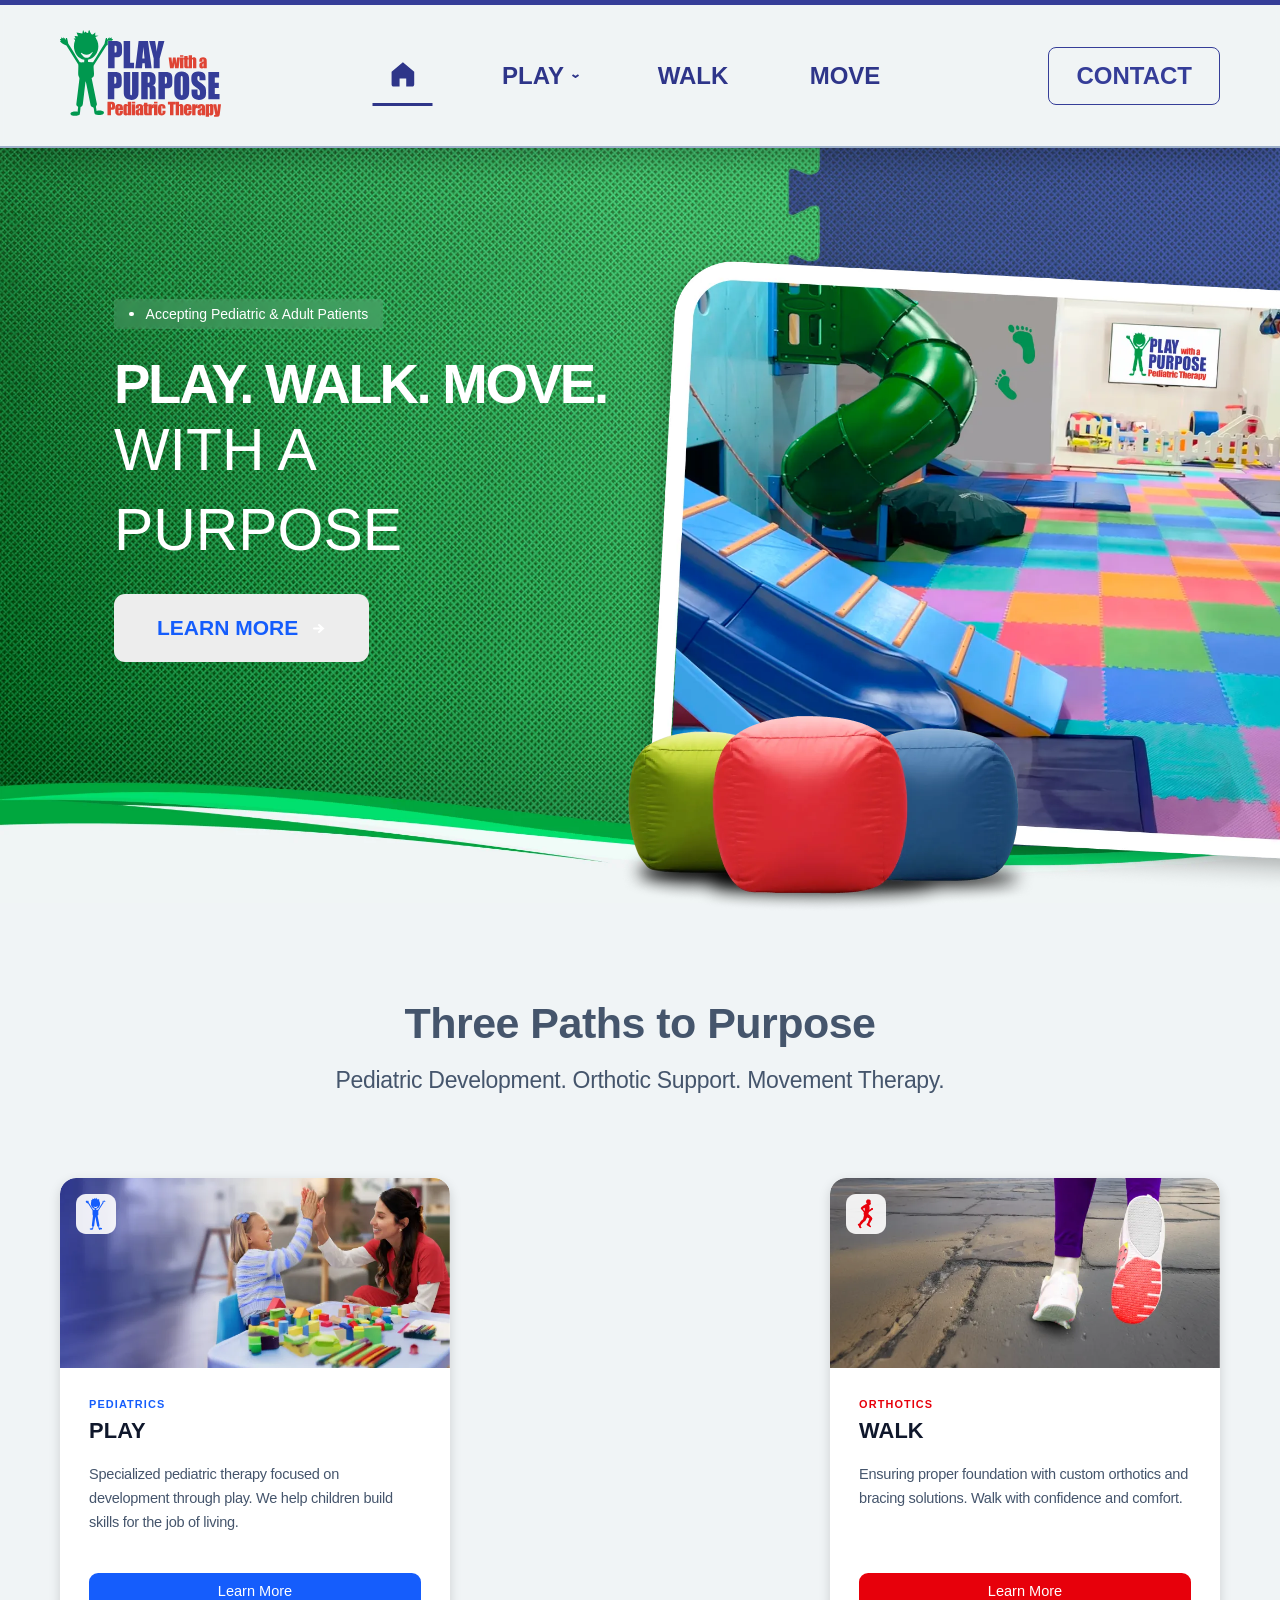
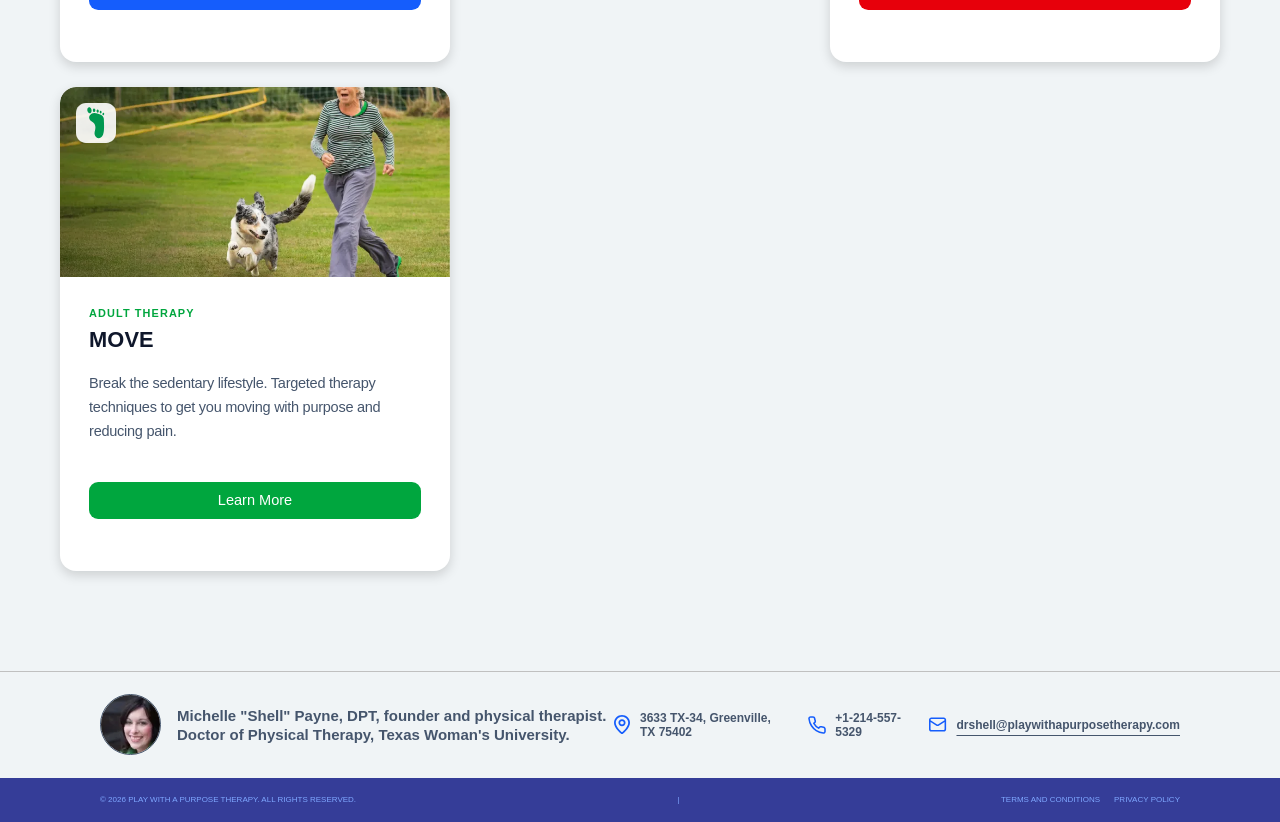
==== index.html @ e1e07c68 "Initial commit - pediatrics therapy website" ====
<!DOCTYPE html>
<html lang="en">
<head>
  <meta charset="UTF-8">
  <meta name="viewport" content="width=device-width, initial-scale=1.0">
  <title>Play with a Purpose Therapy - Pediatric Therapy, Orthotics, Movement Therapy</title>
  <meta name="description" content="Specialized pediatric therapy, custom orthotics, and targeted movement therapy in Greenville, TX. Play. Walk. Move. With a Purpose.">
  <link rel="stylesheet" href="css/main.css">
</head>
<body id="home">
  
  <!-- HEADER / NAVIGATION -->
  <header class="site-header">
    <div class="header-wrapper">
      <div class="header-content">
        <!-- Logo -->
        <a href="index.html" class="logo">
          <img src="assets/NAV/logo-play.svg" alt="Play with a Purpose Therapy" class="logo-img">
        </a>

        <!-- Desktop Navigation -->
        <nav class="desktop-nav">
          <a href="index.html" class="nav-home-icon active">
            <svg width="29" height="28" viewBox="0 0 29 28" fill="none">
              <path d="M14.4 2.33L3.08 11.83V24.5C3.08 25.03 3.29 25.54 3.66 25.92C4.04 26.29 4.55 26.5 5.08 26.5H11.08V18.5H17.72V26.5H23.72C24.25 26.5 24.76 26.29 25.14 25.92C25.51 25.54 25.72 25.03 25.72 24.5V11.83L14.4 2.33Z" fill="#2E3589"/>
            </svg>
          </a>
          
          <div class="nav-links">
            <div class="nav-item has-submenu">
              <button class="nav-link" id="playMenuBtn">
                PLAY
                <svg width="8" height="4" viewBox="0 0 8 4" class="arrow">
                  <path d="M1 1L4 3L7 1" stroke="#2E3589" stroke-width="2" fill="none"/>
                </svg>
              </button>
              <div class="submenu" id="playSubmenu">
                <a href="play.html" class="submenu-link has-icon">
                  <svg width="15" height="14" viewBox="0 0 15 14" fill="none">
                    <path d="M7.5 1L10 6L14.5 7L10.5 10.5L11.5 15L7.5 12.5L3.5 15L4.5 10.5L0.5 7L5 6L7.5 1Z" fill="#45556C"/>
                  </svg>
                  Pediatrics
                </a>
                <a href="conditions.html" class="submenu-link">Conditions</a>
                <a href="solutions.html" class="submenu-link">Solutions</a>
                <a href="understanding.html" class="submenu-link">Understanding</a>
                <a href="about.html" class="submenu-link">About</a>
                <a href="contact.html" class="submenu-link">Contact</a>
              </div>
            </div>
            
            <a href="walk.html" class="nav-link">WALK</a>
            <a href="move.html" class="nav-link">MOVE</a>
          </div>
        </nav>

        <!-- Contact Button (Desktop) -->
        <a href="contact.html" class="contact-btn desktop-contact">CONTACT</a>

        <!-- Mobile Hamburger -->
        <button class="hamburger" id="hamburgerBtn" aria-label="Menu">
          <span></span>
          <span></span>
          <span></span>
        </button>
      </div>
    </div>
  </header>

  <!-- MOBILE FULLSCREEN MENU -->
  <div class="mobile-menu" id="mobileMenu">
    <button class="close-menu" id="closeMenuBtn" aria-label="Close Menu">
      <svg width="24" height="24" viewBox="0 0 24 24" fill="none">
        <path d="M18 6L6 18M6 6L18 18" stroke="white" stroke-width="3" stroke-linecap="round"/>
      </svg>
    </button>
    
    <nav class="mobile-nav">
      <a href="index.html" class="mobile-nav-link active">
        <svg width="29" height="28" viewBox="0 0 29 28" fill="none" class="home-icon">
          <path d="M14.4 2.33L3.08 11.83V24.5C3.08 25.03 3.29 25.54 3.66 25.92C4.04 26.29 4.55 26.5 5.08 26.5H11.08V18.5H17.72V26.5H23.72C24.25 26.5 24.76 26.29 25.14 25.92C25.51 25.54 25.72 25.03 25.72 24.5V11.83L14.4 2.33Z" fill="white"/>
        </svg>
        HOME
      </a>
      
      <div class="mobile-nav-item">
        <button class="mobile-nav-link mobile-submenu-toggle" id="mobilePlayBtn">
          PLAY
          <svg width="12" height="8" viewBox="0 0 12 8" class="mobile-arrow">
            <path d="M1 1L6 6L11 1" stroke="white" stroke-width="2" fill="none"/>
          </svg>
        </button>
        <div class="mobile-submenu" id="mobilePlaySubmenu">
          <a href="play.html">Pediatrics</a>
          <a href="conditions.html">Conditions</a>
          <a href="solutions.html">Solutions</a>
          <a href="understanding.html">Understanding</a>
          <a href="about.html">About</a>
          <a href="contact.html">Contact</a>
        </div>
      </div>
      
      <a href="walk.html" class="mobile-nav-link">WALK</a>
      <a href="move.html" class="mobile-nav-link">MOVE</a>
      <a href="contact.html" class="mobile-nav-link contact-link">CONTACT</a>
    </nav>
  </div>

  <!-- HERO SECTION -->
  <section class="hero">
    <div class="hero-background">
      <img src="assets/PORTAL/_hero-bg.webp" alt="" class="hero-bg-image">
    </div>
    
    <div class="hero-content">
      <div class="hero-left">
        <div class="notification-pill">
          <span class="pill-dot"></span>
          Accepting Pediatric & Adult Patients
        </div>
        
        <h1 class="hero-title">Play. Walk. Move.</h1>
        <p class="hero-subtitle">With a Purpose</p>
        
        <a href="#services" class="hero-btn">
          Learn More
          <svg width="15" height="15" viewBox="0 0 15 15" fill="none">
            <path d="M8 4L12 7.5L8 11M3 7.5H12" stroke="white" stroke-width="2" stroke-linecap="round"/>
          </svg>
        </a>
      </div>
      
      <div class="hero-right">
        <div class="hero-image-wrapper">
          <img src="assets/PORTAL/hero-gym.webp" alt="Pediatric therapy gym with colorful floor mats" class="hero-gym-image">
        </div>
        <img src="assets/PORTAL/hero-gym-cushions.webp" alt="Colorful therapy cushions" class="hero-cushions">
      </div>
    </div>
    
    <!-- Decorative Ropes -->
    <!-- <img src="assets/PORTAL/hero-ropes.webp" alt="" class="hero-ropes" aria-hidden="true"> -->
  </section>

  <!-- THREE PATHS TO PURPOSE SECTION -->
  <section class="three-paths" id="services">
    <div class="section-header">
      <h2>Three Paths to Purpose</h2>
      <p>Pediatric Development. Orthotic Support. Movement Therapy.</p>
    </div>
    
    <div class="services-grid">
      <!-- 1. PLAY Card -->
      <article class="service-card">
            <div class="card-image">
                  <img src="assets/PORTAL/section-01.webp" alt="Pediatric therapy session">
                  <div class="card-icon">
                        <img src="assets/PORTAL/card-icon-play.svg" alt="">
                  </div>
            </div>
            <div class="card-content">
                  <div class="card-header">
                        <span class="card-label">Pediatrics</span>
                        <h3 class="card-title">PLAY</h3>
                  </div>
                  <p class="card-description">Specialized pediatric therapy focused on development through play. We help children build skills for the job of living.</p>
                  <a href="play.html" class="card-btn btn-blue">Learn More</a>
            </div>
      </article>

      <!-- 2. WALK Card -->
      <article class="service-card">
          <div class="card-image">
              <img src="assets/PORTAL/section-02.webp" alt="Custom orthotics and walking support">
              <div class="card-icon">
                   <img src="assets/PORTAL/card-icon-walk.svg" alt="Walk icon">
              </div> 
          </div>

          <div class="card-content" style="justify-content: space-between;">
                <div class="card-header">
                      <span class="card-label red">Orthotics</span>
                      <h3 class="card-title">WALK</h3>
                </div>
                <p class="card-description">Ensuring proper foundation with custom orthotics and bracing solutions. Walk with confidence and comfort.</p>
                <a href="walk.html" class="card-btn btn-red">Learn More</a>
          </div>
      </article>

      <!-- 3. MOVE Card -->
      <article class="service-card">
            <div class="card-image">
                  <img src="assets/PORTAL/section-03.webp" alt="Adult movement therapy">
                  <div class="card-icon">
                        <img src="assets/PORTAL/card-icon-move.svg" alt="">
                  </div>
            </div>
            <div class="card-content" style="justify-content: space-between;">
                  <div class="card-header">
                        <span class="card-label green">Adult Therapy</span>
                        <h3 class="card-title">MOVE</h3>
                  </div>
                  <p class="card-description">Break the sedentary lifestyle. Targeted therapy techniques to get you moving with purpose and reducing pain.</p>
                  <a href="move.html" class="card-btn btn-green">Learn More</a>
            </div>
      </article>

    </div>
  </section>

  <!-- FOOTER -->
  <footer class="site-footer">
    <div class="footer-content">
      <div class="footer-bio">
        <img src="assets/NAV/footer-avatar.webp" alt="Michelle Shell Payne, DPT" class="footer-avatar">
        <p>Michelle "Shell" Payne, DPT, founder and physical therapist. Doctor of Physical Therapy, Texas Woman's University.</p>
      </div>
      
      <div class="footer-contact">
        <div class="footer-item">
          <img src="assets/NAV/footer-icon-address.svg" alt="" width="20" height="20">
          <span>3633 TX-34, Greenville, TX 75402</span>
        </div>
        
        <div class="footer-item">
          <img src="assets/NAV/footer-icon-phone.svg" alt="" width="20" height="20">
          <span>+1-214-557-5329</span>
        </div>
        
        <div class="footer-item">
          <img src="assets/NAV/footer-icon-email.svg" alt="" width="20" height="20">
          <a href="mailto:drshell@playwithapurposetherapy.com">drshell@playwithapurposetherapy.com</a>
        </div>
      </div>
    </div>
    
    <div class="footer-bottom">
      <p>© 2026 Play with a Purpose Therapy. All rights reserved.</p>
      <span class="divider">|</span>
      <div class="footer-links">
        <span>Terms and Conditions</span>
        <span>Privacy Policy</span>
      </div>
    </div>
  </footer>

  <script src="js/main.js"></script>
</body>
</html>
---- css/main.css ----
/* MAIN STYLES - LANDING PAGE */

:root {
  --main-blue: #353D98;
  --secondary-blue: #2E3589;
  --light-blue: #155DFC;
  --bright-blue: #2366FC;
  --accent-blue: #DBEAFE;
  --red: #E7000B;
  --green: #00A63E;
  --text-dark: #45556C;
  --text-darker: #0F172B;
  --bg-light: #F0F4F6;
  --bg-white: #FFFFFF;
  --max-width: 1500px;
}

html, body {
  margin: 0;
  padding: 0;
  width: 100%;
  max-width: 100%;
  overflow-x: hidden;
}

* {
  margin: 0;
  padding: 0;
  box-sizing: border-box;
  scrollbar-width: thin;
  scrollbar-color: transparent transparent;
}

body {
  font-size: 16px;
  font-family: 'Inter', sans-serif;
  text-decoration: none;
  font-family: 'Inter', -apple-system, BlinkMacSystemFont, 'Segoe UI', sans-serif;
  background-color: var(--bg-light);
  color: var(--text-dark);
  /* line-height: 1.6; ------- Caused layout issues in Hero Section */
}

/* Overlay scrollbar that appears on hover/scroll */
::-webkit-scrollbar {
  width: 8px;
}

::-webkit-scrollbar-track {
  background: transparent;
}

::-webkit-scrollbar-thumb {
  background: rgba(0, 0, 0, 0.3);
  border-radius: 4px;
  opacity: 0;
  transition: opacity 0.3s;
}

body:hover::-webkit-scrollbar-thumb,
body:active::-webkit-scrollbar-thumb {
  opacity: 1;
}

body:hover {
  scrollbar-color: rgba(0, 0, 0, 0.3) transparent;
}

/* ========== HEADER ========== */
.site-header {
  position: fixed;
  top: 0;
  left: 0;
  right: 0;
  z-index: 1000;
  background: rgba(240, 244, 246, 0.9);
  backdrop-filter: blur(2px);
  border-top: 5px solid var(--main-blue);
  box-shadow: 0 4px 35px rgba(0, 0, 0, 0.36);
}

.header-wrapper {
  width: 100%;
}

.header-content {
  max-width: var(--max-width);
  margin: 0 auto;
  display: flex;
  align-items: center;
  justify-content: space-between;
  padding: 25px 60px;
  position: relative;
}

.header-content::after {
  content: '';
  position: absolute;
  bottom: -2px;
  left: 0;
  right: 0;
  height: 2px;
  background: #9DAFC9;
  z-index: -1; /* Behind nav items and submenu */
}

.logo {
  display: block;
}

.logo-img {
  height: 87px;
  width: auto;
}

.desktop-nav {
  display: flex;
  align-items: center;
  gap: 46px;
  position: absolute;
  left: 50%;
  transform: translateX(-50%);
}

.nav-home-icon {
  display: flex;
  align-items: center;
  justify-content: center;
  width: 60px;
  height: 60px;
  padding: 14px;
  border: none;
  border-bottom: 3px solid transparent;
  transition: all 0.3s;
  text-decoration: none;
}

.nav-home-icon svg {
  width: 29px;
  height: 28px;
}

.nav-home-icon.active {
  border-bottom-color: var(--secondary-blue);
}

.nav-home-icon:hover {
  background: rgba(0, 0, 0, 0.05);
}

.nav-links {
  display: flex;
  align-items: center;
  gap: 27px;
}

.nav-item {
  position: relative;
}

.nav-link {
  font-family: 'Inter', sans-serif;
  font-weight: 700;
  font-size: 24px;
  color: var(--secondary-blue);
  text-decoration: none;
  text-transform: uppercase;
  padding: 22px;
  display: flex;
  align-items: center;
  gap: 8px;
  background: transparent;
  border: none;
  cursor: pointer;
  transition: background-color 0.3s;
  min-width: 125px;
  justify-content: center;
}

.nav-link:hover {
  background: rgba(0, 0, 0, 0.05);
}

.nav-link.active {
  color: var(--bright-blue);
}

.nav-link .arrow {
  transition: transform 0.3s;
}

.nav-item.active .arrow,
.nav-link.active .arrow {
  transform: rotate(180deg);
}

/* Submenu */
.submenu {
  position: absolute;
  top: calc(100% + 0px);
  left: 50%;
  transform: translateX(-50%);
  background: white;
  border: 1px solid #797979;
  border-radius: 15px;
  min-width: 300px;
  padding: 20px;
  opacity: 0;
  visibility: hidden;
  transform: translateX(-50%) translateY(-10px);
  transition: all 0.3s;
  z-index: 1001; /* Above header (z-index: 1000) */
  box-shadow: 0 4px 12.6px rgba(0, 0, 0, 0.25);
}

.submenu::before {
  content: '';
  position: absolute;
  top: -10px;
  left: 50%;
  transform: translateX(-50%);
  width: 20px;
  height: 21px;
  background: url('data:image/svg+xml,<svg width="20" height="21" viewBox="0 0 20 21" fill="white" xmlns="http://www.w3.org/2000/svg"><path d="M10 0L20 21H0L10 0Z"/></svg>') no-repeat center;
}

.submenu.active {
  opacity: 1;
  visibility: visible;
  transform: translateX(-50%) translateY(0);
}

.submenu-link {
  display: flex;
  align-items: center;
  gap: 10px;
  padding: 16px 40px 16px 40px;
  color: var(--text-dark);
  text-decoration: none;
  font-size: 16px;
  font-weight: 700;
  text-transform: uppercase;
  letter-spacing: 1.2px;
  transition: all 0.2s;
  border-bottom: 1px solid rgba(69, 85, 108, 0.2);
}

.submenu-link:last-child {
  border-bottom: none;
}

.submenu-link:hover {
  background: var(--bg-light);
  color: var(--light-blue);
}

.submenu-link.has-icon {
  padding-left: 40px;
}

.submenu-link svg {
  width: 14px;
  height: 14px;
}

.contact-btn {
  background: transparent;
  color: var(--main-blue);
  padding: 14px 27px;
  border-radius: 8px;
  font-weight: 700;
  font-size: 24px;
  text-decoration: none;
  border: 1px solid var(--main-blue);
  transition: all 0.3s;
}

.contact-btn:hover {
  background: var(--main-blue);
  color: white;
}

/* Hamburger Menu */
.hamburger {
  display: none;
  flex-direction: column;
  gap: 6px;
  background: none;
  border: none;
  cursor: pointer;
  padding: 10px;
}

.hamburger span {
  width: 30px;
  height: 3px;
  background: var(--main-blue);
  transition: all 0.3s;
}

.hamburger.active span:nth-child(1) {
  transform: rotate(45deg) translate(8px, 8px);
}

.hamburger.active span:nth-child(2) {
  opacity: 0;
}

.hamburger.active span:nth-child(3) {
  transform: rotate(-45deg) translate(8px, -8px);
}

/* Mobile Menu - Same as contact.css */
.mobile-menu {
  position: fixed;
  top: 0;
  left: 0;
  width: 100%;
  height: 100vh;
  background: linear-gradient(135deg, var(--main-blue) 0%, var(--secondary-blue) 100%);
  z-index: 9999;
  display: flex;
  flex-direction: column;
  align-items: center;
  justify-content: center;
  opacity: 0;
  visibility: hidden;
  transition: all 0.3s;
}

.mobile-menu.active {
  opacity: 1;
  visibility: visible;
}

.close-menu {
  position: absolute;
  top: 30px;
  right: 30px;
  background: none;
  border: none;
  cursor: pointer;
  padding: 10px;
}

.mobile-nav {
  display: flex;
  flex-direction: column;
  align-items: center;
  gap: 20px;
  width: 100%;
  max-width: 400px;
}

.mobile-nav-item {
  width: 100%;
}

.mobile-nav-link {
  font-family: 'Inter', sans-serif;
  font-weight: 700;
  font-size: 32px;
  color: white;
  text-decoration: none;
  padding: 20px;
  display: flex;
  align-items: center;
  justify-content: center;
  gap: 12px;
  background: transparent;
  border: none;
  cursor: pointer;
  width: 100%;
  transition: background-color 0.3s;
}

.mobile-nav-link:hover {
  background: rgba(255, 255, 255, 0.1);
}

.mobile-nav-link.active {
  background: rgba(255, 255, 255, 0.15);
}

.mobile-nav-link.contact-link {
  background: rgba(255, 255, 255, 0.2);
  border-radius: 8px;
  margin-top: 20px;
}

.mobile-nav-link .home-icon {
  width: 32px;
  height: 32px;
}

.mobile-submenu-toggle {
  justify-content: center;
}

.mobile-arrow {
  transition: transform 0.3s;
}

.mobile-nav-item.active .mobile-arrow {
  transform: rotate(180deg);
}

.mobile-submenu {
  max-height: 0;
  overflow: hidden;
  transition: max-height 0.3s;
  background: rgba(0, 0, 0, 0.2);
  border-radius: 8px;
  margin-top: 10px;
}


.mobile-submenu.active {
  max-height: 400px;
}

.mobile-submenu a {
  display: block;
  padding: 15px 20px;
  color: white;
  text-decoration: none;
  font-size: 20px;
  text-align: center;
  transition: background-color 0.2s;
}

.mobile-submenu a:hover {
  background: rgba(255, 255, 255, 0.1);
}

/* ==========================================================================
   MAIN CONTENT SECTIONS
   ========================================================================== */

/* 
  STANDARD SECTION PATTERN:
  - Direct section wrapper with max-width: var(--max-width) and margin: 0 auto
  - Horizontal padding: 60px (adjusts in responsive)
  - NO unnecessary nested wrapper divs unless there's a specific layout reason
  - Use flexbox for content layout
  - Use min-height instead of fixed height for responsive flexibility
  - Use max-width instead of fixed width for responsive flexibility
  
  EXCEPTION CASES:
  - Hero: Has .hero-background for full-width background image (uses absolute positioning)
  - If a section needs full-width background + centered content, use positioning like Hero
*/

/* ========== HERO SECTION ========== */
/* Special case: Full-width background image with centered content */
.hero {
  position: relative;
  width: 100%;
  min-height: 630px;
  margin-top: 148px;
  overflow: visible;
}

/* Full-width background layer */
.hero-background {
  position: absolute;
  top: 0;
  left: 0;
  width: 100%;
  height: 100%;
  overflow: hidden;
}

.hero-bg-image {
  width: 100%;
  height: 100%;
  object-fit: cover;
  object-position: 0 0;
  align-self: stretch;
}

.hero-content {
  position: relative;
  max-width: var(--max-width);
  margin: 0 auto;
  height: 100%;
  display: flex;
  align-items: flex-start;
  justify-content: space-between;
  padding: 0 60px;
  padding-top: 151px;
  padding-left: 114px;
  z-index: 2;
}

.hero-left {
  display: flex;
  flex-direction: column;
  align-items: flex-start; /* Prevents button from stretching full-width */
  gap: 24px;
  flex-shrink: 0;
  min-width: 506px;
}

.notification-pill {
  background: rgba(239, 246, 255, 0.12);
  backdrop-filter: blur(2px);
  border: 0px 0px 1.167px solid rgba(219, 234, 254, 0.28);
  border-radius: 2px;
  padding: 7px 15px;
  display: inline-flex;
  align-items: center;
  gap: 12px;
  font-family: 'Inter', sans-serif;
  font-weight: 500;
  font-size: 14px;
  color: white;
  max-width: 293px; /* Changed from width to max-width */
}

.pill-dot {
  width: 4.6px;
  height: 4.6px;
  background: white;
  border-radius: 50%;
}

.hero-title {
  font-family: 'Inter', sans-serif;
  font-weight: 800;
  font-size: 54.6px;
  letter-spacing: -2.3px;
  text-transform: uppercase;
  color: white;
  width: 506px;
  margin: 0;
}

.hero-subtitle {
  font-family: 'Inter', sans-serif;
  font-weight: 300;
  font-size: 58.9px;
  line-height: 80px;
  text-transform: uppercase;
  color: white;
  width: 495px;
  margin: 0;
}

#home .hero-subtitle {
  margin-top:-30px;
}

.hero-btn {
  background: #EDEDED;
  color: var(--light-blue);
  text-transform: uppercase;
  padding: 22px 43px;
  border-radius: 11px;
  font-family: 'Inter', sans-serif;
  font-weight: 700;
  font-size: 21px;
  text-decoration: none;
  display: inline-flex;
  align-items: center;
  gap: 13px;
  transition: transform 0.2s, box-shadow 0.2s;
}

.hero-btn:hover {
  transform: translateY(-2px);
  box-shadow: 0 4px 12px rgba(0, 0, 0, 0.2);
}

.btn-arrow {
  width: 15px;
  height: 15px;
}

.hero-right {
  position: relative;
  max-width: 808px; /* Match the image wrapper size */
  flex-shrink: 0; /* Prevent shrinking */
}





.hero-right::after {
  content: '';
  position: absolute;
  bottom: -100px; /* Or wherever */
  left: 0;
  width: 417px;
  height: 197px;
  background: url('assets/PORTAL/hero-gym-cushions.webp') no-repeat;
  background-size: contain;
  z-index: 5; /* Control layering */
}




.hero-image-wrapper {
  position: relative; /* Changed from absolute - allows natural flow */
  width: 808px;
  margin-top: -60px; /* Negative margin for upward shift instead of absolute positioning */
}

.hero-gym-image {
  width: 100%;
  height: auto; /* Changed from 100% to auto for proper aspect ratio */
}

.hero-cushions {
  position: absolute;
  left: 0;
  top: 417px;
  width: 417px;
  height: 197px;
  z-index: 1;
}

.hero-ropes {
  position: absolute;
  left: 75px;
  top: 666px;
  width: 250px;
  height: 248px;
  z-index: 3;
}

/* ========== THREE PATHS SECTION ========== */
/* Standard section pattern: max-width container with horizontal padding */
.three-paths {
  max-width: var(--max-width);
  margin: 0 auto;
  padding: 100px 60px;
}

.section-header {
  text-align: center;
  margin-bottom: 80px;
}

.section-header h2 {
  font-family: 'Inter', sans-serif;
  font-weight: 700;
  font-size: 43px;
  line-height: 40px;
  letter-spacing: -0.53px;
  color: var(--text-dark);
  margin-bottom: 20px;
}

.section-header p {
  font-family: 'Inter', sans-serif;
  font-weight: 400;
  font-size: 23px;
  line-height: 35px;
  letter-spacing: -0.31px;
  color: var(--text-dark);
}

.services-grid {
  display: flex;
  justify-content: space-between;
  gap: 25px;
  flex-wrap: wrap; /* Allow wrapping on smaller screens */
}

/* ALIGN TEXT LEFT --------------------------
.service-card {
  text-align: left;
}*/


.service-card {
  background: white;
  border-radius: 16px;
  width: 390px;
  height: 484px;
  overflow: hidden;
  box-shadow: 0px 4.341px 12.154px rgba(0, 0, 0, 0.15);
  position: relative;
}

.card-image {
  position: relative;
  height: 190px;
  overflow: hidden;
  border-radius: 16px 16px 0 0;
}

.card-image img {
  width: 100%;
  height: 100%;
  object-fit: cover;
}

.card-icon {
  position: absolute;
  top: 16px;
  left: 16px;
  width: 40px;
  height: 40px;
  z-index: 2;
}

.card-icon img {
  width: 100%;
  height: 100%;
}

.walk-shoe-decoration {
  position: absolute;
  top: 76.42px;
  left: 29.27px;
  width: 83.44px;
  height: 102.24px;
  z-index: 2;
}

.card-content {
  padding: 29.122px;
  display: flex;
  flex-direction: column;
  gap: 9.101px;
}

.card-header {
  text-align: left;
  margin-bottom: 9px;
}

.card-label {
  font-family: 'Inter', sans-serif;
  font-weight: 700;
  font-size: 10.921px;
  line-height: 14.561px;
  letter-spacing: 1.0921px;
  text-transform: uppercase;
  color: var(--light-blue);
  display: block;
  margin-bottom: 5px;
}

.card-label.red {
  color: var(--red);
}

.card-label.green {
  color: var(--green);
}

.card-title {
  font-family: 'Inter', sans-serif;
  font-weight: 700;
  font-size: 21.842px;
  line-height: 29.122px;
  letter-spacing: 0.064px;
  color: var(--text-darker);
  margin: 0;
  text-transform: uppercase;
}

.card-description {
  font-family: 'Inter', sans-serif;
  font-weight: 400;
  font-size: 14.561px;
  line-height: 23.662px;
  letter-spacing: -0.2844px;
  color: var(--text-dark);
  margin: 0;
}

p.card-description {
 
  max-height: 40px !important;
 
}
.card-btn {
  background: var(--light-blue);
  color: white;
  padding: 10.47px 20px;
  border-radius: 9.101px;
  font-family: 'Inter', sans-serif;
  font-weight: 500;
  font-size: 14.561px;
  text-decoration: none;
  display: flex;
  align-items: center;
  justify-content: center;
  gap: 10px;
  transition: transform 0.2s, box-shadow 0.2s;
  margin-top: 60px;
}

.card-btn:hover {
  transform: translateY(-2px);
  box-shadow: 0 4px 12px rgba(21, 93, 252, 0.4);
}

.btn-red {
  background: var(--red);
}

.btn-red:hover {
  box-shadow: 0 4px 12px rgba(231, 0, 11, 0.4);
}

.btn-green {
  background: var(--green);
}

.btn-green:hover {
  box-shadow: 0 4px 12px rgba(0, 166, 62, 0.4);
}

.card-btn svg {
  width: 14.561px;
  height: 14.561px;
}

/* ========== FOOTER ========== */
/* ========== FOOTER ========== */
/* Standard section pattern: max-width container with horizontal padding */
.site-footer {
  width: 100%;
}

.footer-content {
  display: flex;
  align-items: center;
  justify-content: space-between;
  padding: 0 100px;
  height: 107px;
  background: var(--bg-light);
  border-top: 1px solid #C0C0C0;
}

.footer-bio {
  display: flex;
  gap: 16px;
  align-items: center;
  max-width: 512px;
}

.footer-avatar {
  width: 61px;
  height: 61px;
  border-radius: 50%;
  border: 1.039px solid var(--text-dark);
  object-fit: cover;
  flex-shrink: 0;
}

.footer-bio p {
  font-size: 15px;
  line-height: 19px;
  color: var(--text-dark);
  font-weight: 600;
}

.footer-contact {
  display: flex;
  gap: 26px;
  align-items: center;
}

.footer-item {
  display: flex;
  align-items: center;
  gap: 8px;
  font-size: 12px;
  color: var(--text-dark);
  font-weight: 600;
}

.footer-item img {
  width: 20px;
  height: 20px;
  flex-shrink: 0;
}

.footer-item a {
  color: var(--text-dark);
  text-decoration: underline;
  text-decoration-skip-ink: none;
  text-underline-offset: 40%;
}

.footer-bottom {
  background: var(--main-blue);
  color: #7FA7FF;
  display: flex;
  align-items: center;
  justify-content: space-between;
  padding: 12px 100px;
  font-size: 8px;
  font-family: 'SF Pro Text', sans-serif;
  text-transform: uppercase;
  /* max-width: 1500px; */
  margin: 0 auto;
}

.footer-bottom p {
  margin: 0;
  line-height: 20px;
}

.footer-bottom .divider {
  line-height: 20px;
  margin: 0 7px;
}

.footer-links {
  display: flex;
  gap: 14px;
  align-items: center;
}

.footer-links span {
  line-height: 20px;
  cursor: default;
}

/* ========== RESPONSIVE ========== */
@media (max-width: 1024px) {
  .hero-content {
    flex-direction: column;
    padding: 100px 40px 40px;
    align-items: center;
    text-align: center;
  }
  
  .hero-left {
    align-items: center;
    margin-bottom: 40px;
    min-width: auto;
  }
  
  .hero-title {
    width: 100%;
    max-width: 600px;
  }
  
  .hero-subtitle {
    width: 100%;
    max-width: 600px;
  }
  
  .hero-right {
    margin-top: 0;
    margin-bottom: -100px;
    width: 90%;
    max-width: 500px;
    z-index: 10;
    position: relative;
  }
  
  .hero-image-wrapper {
    margin-top: 0;
    width: 100%;
  }
  
  .services-grid {
    flex-direction: column;
    align-items: center;
    padding: 0 40px;
  }
  
  .footer-content {
    flex-direction: column;
    gap: 40px;
  }
}

@media (max-width: 768px) {
  /* Show mobile menu elements */
  .desktop-nav,
  .desktop-contact {
    display: none;
  }
  
  .hamburger {
    display: flex;
  }
  
  .header-content {
    padding: 20px 30px;
  }
  
  .logo-img {
    height: 60px;
  }
  
  .hero {
    height: auto;
    margin-top: 100px;
  }
  
  .hero-content {
    padding: 60px 20px 40px;
    align-items: center;
    text-align: center;
  }
  
  .hero-left {
    align-items: center;
    margin-bottom: 30px;
  }
  
  .hero-right {
    margin-bottom: -80px;
  }
  
  .hero-cushions {
    display: none;
  }
  
  .hero-title {
    font-size: 36px;
    line-height: 1.2;
    width: 100%;
    text-align: center;
  }
  
  .three-paths {
    padding-top: 120px;
  }
  
  .hero-subtitle {
    font-size: 32px;
    line-height: 1.2;
    width: 100%;
    text-align: center;
  }
  
  .three-paths {
    padding: 80px 20px;
  }
  
  .section-header {
    margin-bottom: 60px;
  }
  
  .section-header h2 {
    font-size: 32px;
  }
  
  .section-header p {
    font-size: 18px;
  }
  
  .services-grid {
    padding: 0 20px;
  }
  
  .service-card {
    width: 100%;
    max-width: 400px;
  }
  
  .footer-content {
    padding: 30px 20px;
    flex-direction: column;
    height: auto;
    gap: 20px;
  }
  
  .footer-bio {
    flex-direction: column;
    text-align: center;
    align-items: center;
  }
  
  .footer-contact {
    flex-direction: column;
    gap: 15px;
  }
  
  .footer-bottom {
    flex-direction: column;
    gap: 10px;
    padding: 15px 20px;
  }
  
  .footer-bottom .divider {
    display: none;
  }
  
  .footer-links {
    flex-direction: column;
    gap: 8px;
  }
}

@media (max-width: 480px) {
  .hero-title {
    font-size: 28px;
  }
  
  .hero-subtitle {
    font-size: 26px;
  }
  
  .notification-pill {
    font-size: 12px;
    width: auto;
  }
  
  .section-header h2 {
    font-size: 28px;
  }
  
  .mobile-nav-link {
    font-size: 24px;
  }
  
  .mobile-submenu a {
    font-size: 18px;
  }
}

/* ========== PAGE HERO (SUBPAGES) ========== */
.page-hero {
  position: relative;
  padding: 180px 0 120px;
  background: var(--bg-light);
  overflow: hidden;
}

.page-hero .hero-background {
  position: absolute;
  top: 0;
  left: 0;
  width: 100%;
  height: 100%;
  z-index: 0;
}

.page-hero .hero-bg-image {
  width: 100%;
  height: 100%;
  object-fit: cover;
  opacity: 0.3;
}

.page-hero .hero-content-wrapper {
  position: relative;
  max-width: var(--max-width);
  margin: 0 auto;
  padding: 0 60px;
  z-index: 1;
}

.breadcrumb {
  font-family: 'Inter', sans-serif;
  font-size: 14px;
  color: var(--text-dark);
  margin-bottom: 30px;
  display: flex;
  align-items: center;
  gap: 10px;
}

.breadcrumb a {
  color: var(--light-blue);
  text-decoration: none;
  transition: color 0.2s;
}

.breadcrumb a:hover {
  color: var(--secondary-blue);
  text-decoration: underline;
}

.breadcrumb .separator {
  color: var(--text-dark);
}

.page-title {
  font-family: 'Inter', sans-serif;
  font-weight: 400;
  font-size: 56px;
  line-height: 1.2;
  letter-spacing: -2px;
  color: var(--secondary-blue);
  margin: 0 0 20px;
}

.page-subtitle {
  font-family: 'Inter', sans-serif;
  font-weight: 600;
  font-size: 32px;
  line-height: 1.3;
  color: var(--text-dark);
  margin: 0 0 20px;
}

.page-description {
  font-family: 'Inter', sans-serif;
  font-weight: 400;
  font-size: 18px;
  line-height: 1.6;
  color: var(--text-dark);
  max-width: 600px;
  margin: 0;
}

.hero-icon-large {
  margin-bottom: 30px;
}

.hero-icon-large img {
  width: 80px;
  height: 80px;
}

/* Page-specific hero colors */
.play-hero .page-title,
.play-hero .page-subtitle,
.play-hero .page-description,
.play-hero .breadcrumb {
  color: var(--light-blue);
  color: white;
}


.walk-hero .page-title,
.walk-hero .page-subtitle,
.walk-hero .page-description,
.walk-hero .breadcrumb{
  /* color: var(--red); */
  color: white;
}

/* Walk Hero - Matching Figma design */
.walk-label {
  display: inline-block;
  background: var(--red);
  padding: 7px 24px;
  border-radius: 8px;
  font-family: 'Inter', sans-serif;
  font-weight: 700;
  font-size: 18px;
  line-height: 16px;
  letter-spacing: 1.2px;
  text-transform: uppercase;
  color: white;
  margin-bottom: 10px;
}

.walk-title {
  font-family: 'Inter', sans-serif;
  font-weight: 700;
  font-size: 54px;
  line-height: 57.861px;
  letter-spacing: -1.2251px;
  color: #F0F4F6 !important;
  text-transform: uppercase;
  margin-bottom: 10px;
}

.walk-description {
  font-family: 'Inter', sans-serif;
  font-weight: 300;
  font-size: 37.227px;
  line-height: 44.115px;
  letter-spacing: -0.3343px;
  color: white !important;
  max-width: 570px;
}

.move-hero .page-title,
.move-title {
  color: var(--green);
}
#move .hero-secondary.move-hero * {
  color: white !important
}

/* Move Hero - Layered image structure */
.move-woman-dog {
  position: absolute;
  right: 263px; /* 1500 - 685 - 552 = 263px from right edge to center in 1500px container */
  top: -43px;
  width: 553px;
  height: 789px;
  z-index: 1;
  pointer-events: none;
}

.move-woman-dog img {
  width: 100%;
  height: 100%;
  object-fit: contain;
  object-position: center bottom;
}

.move-label {
  display: inline-block;
  background: var(--green);
  padding: 7px 24px;
  border-radius: 8px;
  font-family: 'Inter', sans-serif;
  font-weight: 700;
  font-size: 18px;
  line-height: 16px;
  letter-spacing: 1.2px;
  text-transform: uppercase;
  color: white;
  margin-bottom: 37px;
}

.move-title {
  font-family: 'Inter', sans-serif;
  font-weight: 700;
  font-size: 54px;
  line-height: 57.861px;
  letter-spacing: -1.75px;
  color: #F0F4F6 !important;
  margin-bottom: 25px;
}

.move-description {
  font-family: 'Inter', sans-serif;
  font-weight: 300;
  font-size: 37.227px;
  line-height: 44.115px;
  letter-spacing: -0.3343px;
  color: white !important;
  max-width: 594px;
}

/* .understanding-hero .page-title {
  color: white;
}

.understanding-hero .page-description {
  color: white;
} */

.contact-hero .page-title,
.contact-hero .page-subtitle,
.contact-hero .page-description,
.contact-hero .breadcrumb,
.contact-hero .breadcrumb a,
.contact-hero .breadcrumb .separator {
  color: var(--main-blue);
}

.contact-hero .hero-bg-overlay {
  position: absolute;
  top: 0;
  left: 0;
  width: 100%;
  height: 100%;
  background: linear-gradient(-31.1649deg, rgba(255, 255, 255, 0) 59.91%, rgb(255, 255, 255) 98.389%);
  pointer-events: none;
  z-index: 1;
}

.contact-hero .hero-content-wrapper {
  position: relative;
  z-index: 2;
}

.contact-hero .page-title {
  font-family: 'Inter', sans-serif;
  font-weight: 500;
  font-size: 56.266px;
  line-height: 57.861px;
  letter-spacing: -1.2251px;
  margin-bottom: 24px;
}

.hero-title-underline {
  width: 47px;
  height: 3px;
  background: var(--main-blue);
  margin-bottom: 27px;
}

.contact-description,
.conditions-description {
  font-family: 'Inter', sans-serif;
  font-weight: 300;
  font-size: 28px;
  line-height: 40px;
  letter-spacing: -0.3343px;
  max-width: 520px;
  color: #000;
}

.conditions-description {
  max-width: 461px;
  text-shadow: 0px 4px 21.2px white;
}

/* Contact Secondary Section */
.contact-secondary {
  background: transparent;
  padding: 0;
}

.contact-secondary .secondary-container {
  max-width: 1500px;
  padding: 0 107px;
}

.contact-card {
  position: relative;
  top: -156px;
  background: linear-gradient(to bottom, white 47.86%, rgba(255, 255, 255, 0) 84.986%);
  border: 4px solid #CADAF9;
  border-bottom: none;
  border-radius: 35px 35px 0 0;
  padding: 157px 70px 40px;
  min-height: 843px;
  margin-bottom: -156px;
}

.contact-icon {
  position: absolute;
  top: 0;
  left: 50%;
  transform: translate(-50%, -50%);
  width: 138px;
  height: 138px;
  display: flex;
  align-items: center;
  justify-content: center;
}

/* Contact Form Styles */
.contact-form {
  max-width: 1001px;
  margin: 0 auto;
  display: flex;
  flex-direction: column;
  gap: 38px;
}

.form-row {
  display: grid;
  grid-template-columns: 1fr 1fr;
  gap: 17px;
}

.form-input,
.form-textarea {
  width: 100%;
  padding: 16px;
  font-family: 'Inter', sans-serif;
  font-size: 16.624px;
  font-weight: 400;
  color: var(--text-dark);
  background: white;
  border: 1px solid var(--text-dark);
  border-radius: 10px;
  letter-spacing: -0.3247px;
}

.form-input::placeholder,
.form-textarea::placeholder {
  color: rgba(69, 85, 108, 0.5);
}

.form-input:focus,
.form-textarea:focus {
  outline: none;
  border-color: var(--light-blue);
}

.form-textarea {
  resize: vertical;
  min-height: 189px;
  line-height: 24.937px;
}

.form-submit-btn {
  width: 214px;
  margin: 0 auto;
  padding: 17px 40px;
  font-family: 'Inter', sans-serif;
  font-size: 20.78px;
  font-weight: 700;
  line-height: 29.093px;
  letter-spacing: -0.4667px;
  color: white;
  background: linear-gradient(168.037deg, rgb(84, 137, 255) 24.93%, rgb(58, 70, 214) 122.98%);
  border: none;
  border-radius: 5.223px;
  cursor: pointer;
  transition: all 0.3s ease;
}

.form-submit-btn:hover {
  transform: translateY(-2px);
  box-shadow: 0 4px 12px rgba(84, 137, 255, 0.4);
}

/* Clinic Section */
.clinic-section {
  background: linear-gradient(175.929deg, rgb(247, 250, 254) 38.614%, rgb(129, 162, 246) 135.72%);
  background-blend-mode: normal;
  position: relative;
  padding: 60px;
}

.clinic-section::before {
  content: '';
  position: absolute;
  top: 0;
  left: 0;
  right: 0;
  bottom: 0;
  background: rgb(228, 232, 234);
  pointer-events: none;
}

.clinic-section .clinic-title,
.clinic-section .clinic-subtitle,
.clinic-section .clinic-content {
  position: relative;
  z-index: 1;
}

.clinic-title {
  font-family: 'Inter', sans-serif;
  font-weight: 700;
  font-size: 43px;
  line-height: 40px;
  color: var(--text-darker);
  text-align: center;
  margin-bottom: 12px;
  letter-spacing: -0.5309px;
}

.clinic-subtitle {
  font-family: 'Inter', sans-serif;
  font-weight: 500;
  font-size: 23.137px;
  line-height: 43px;
  color: var(--text-darker);
  text-align: center;
  margin-bottom: 49px;
  letter-spacing: 0.0824px;
}

.clinic-content {
  max-width: 1380px;
  margin: 0 auto;
  display: flex;
  gap: 74px;
  align-items: center;
}

.map-container {
  flex: 0 0 auto;
  width: 581px;
  height: 533px;
  border: 22px solid white;
  border-radius: 15px;
  box-shadow: 0px 1px 19px rgba(0, 0, 0, 0.27);
  overflow: hidden;
}

.clinic-details {
  flex: 1;
  display: flex;
  flex-direction: column;
  gap: 54px;
}

.detail-item {
  display: flex;
  gap: 16px;
}

.detail-icon {
  flex-shrink: 0;
  width: 48px;
  height: 48px;
  display: flex;
  align-items: center;
  justify-content: center;
  border-radius: 10px;
}

.detail-text {
  flex: 1;
}

.detail-text strong {
  font-family: 'Inter', sans-serif;
  font-weight: 400;
  font-size: 16px;
  line-height: 24px;
  color: var(--text-darker);
  display: block;
  margin-bottom: 4px;
  letter-spacing: -0.3664px;
}

.detail-text p {
  font-family: 'Inter', sans-serif;
  font-weight: 400;
  font-size: 16px;
  line-height: 24px;
  color: var(--text-darker);
  margin: 0;
  letter-spacing: -0.3664px;
}

.detail-text a {
  color: var(--text-darker);
  text-decoration: none;
}

.detail-text a:hover {
  text-decoration: underline;
}

/* ========== ARCHETYPE 2: SECONDARY PAGES ========== */
/* Simple hero with overlapping content container */

.hero-secondary {
  position: relative;
  width: 100%;
  min-height: 630px;
  margin-top: 146px; /* Account for fixed header */
  overflow: visible;
}

.hero-secondary .hero-background {
  position: absolute;
  top: 0;
  left: 0;
  width: 100%;
  height: 100%;
  z-index: 0;
}

.hero-secondary .hero-bg-image {
  width: 100%;
  height: 100%;
  display: block;
  object-fit: cover;
  object-position: center center;
}

.hero-secondary .hero-content-wrapper {
  position: absolute;
  top: 0;
  left: 0;
  right: 0;
  max-width: var(--max-width);
  margin: 0 auto;
  padding: 80px 60px 0;
  z-index: 1;
}

/* Secondary content section - gray background starts at hero bottom */
.secondary-content {
  position: relative;
  background: var(--bg-light);
  padding: 0 0 100px;
  /* NO negative margin - starts right after hero */
}

.secondary-container {
  max-width: var(--max-width);
  margin: 0 auto;
  padding: 0 110px; /* 110px padding on left and right */
  position: relative;
}

/* Centered icon that sits on top of white card - 137x137px */
.section-icon-centered {
  position: absolute;
  top: 0; /* Sits at the very top edge of white card */
  left: 50%;

  transform: translate(-50%, -50%); /* Centers both horizontally and pulls up by 50% so center sits at top edge */
  /* z-index: 100; Highest z-index - sits above everything */
  /* width: 137px;
  height: 137px; */
}

.section-icon-centered img {
  width: 80px;
  height: 80px;
}

/* White card - THIS is what overlaps the hero with negative positioning */
.secondary-card {
  position: relative;
  top: -100px; /* Pulls WHITE CARD up to overlap hero */
  background: white;
  border-radius: 16px;
  padding: 100px 60px 60px; /* Extra top padding for the icon */
  box-shadow: 0 8px 30px rgba(0, 0, 0, 0.1);
  margin-bottom: -100px; /* Compensate for the negative top so content below flows correctly */
}

.secondary-card .section-title {
  font-family: 'Inter', sans-serif;
  font-weight: 700;
  font-size: 32px;
  line-height: 1.3;
  color: var(--text-darker);
  text-align: center;
  margin: 0 0 40px;
}

.content-description {
  font-family: 'Inter', sans-serif;
  font-weight: 400;
  font-size: 16px;
  line-height: 1.6;
  color: var(--text-dark);
  text-align: center;
  max-width: 800px;
  margin: 0 auto 40px;
}

.content-image-centered {
  max-width: 600px;
  margin: 0 auto 60px;
}

.content-image-centered img {
  width: 100%;
  height: auto;
  display: block;
}

/* Styles for content inside secondary-card */
.secondary-card .conditions-container,
.secondary-card .solution-features,
.secondary-card .founder-card {
  margin-top: 40px;
}

.secondary-card .solution-features {
  display: grid;
  grid-template-columns: repeat(auto-fit, minmax(250px, 1fr));
  gap: 30px;
  margin-bottom: 0;
}

.secondary-card .feature-item {
  background: var(--bg-light);
  border-radius: 12px;
  padding: 30px 24px;
  box-shadow: none;
}

.secondary-card .founder-card {
  background: var(--bg-light);
  border-radius: 16px;
  overflow: hidden;
  display: grid;
  grid-template-columns: 300px 1fr;
  box-shadow: none;
  margin: 0;
}

.secondary-card .founder-image {
  width: 100%;
  height: 100%;
  object-fit: cover;
}

.secondary-card .founder-content {
  padding: 40px;
}

/* ========== ACCORDION COMPONENT ========== */
/* Left-aligned arrows for better UX (iOS-style) */
.accordion-container {
  max-width: 800px;
  margin: 0 auto;
}

.accordion-item {
  border-bottom: 1px solid #E5E7EB;
}

.accordion-item:last-child {
  border-bottom: none;
}

.accordion-trigger {
  width: 100%;
  background: none;
  border: none;
  padding: 24px 0;
  display: flex;
  align-items: center;
  gap: 16px;
  cursor: pointer;
  text-align: left;
  transition: all 0.2s;
}

.accordion-trigger:hover {
  opacity: 0.7;
}

/* Arrow on the LEFT for better scanability */
.accordion-arrow {
  flex-shrink: 0;
  color: var(--text-dark);
  transition: transform 0.3s ease;
}

.accordion-item.active .accordion-arrow {
  transform: rotate(90deg); /* Points down when open */
}

.accordion-title {
  font-family: 'Inter', sans-serif;
  font-weight: 700;
  font-size: 16px;
  letter-spacing: 1px;
  text-transform: uppercase;
  color: var(--text-darker);
  flex: 1;
}

.accordion-content {
  max-height: 0;
  overflow: hidden;
  transition: max-height 0.3s ease, padding 0.3s ease;
  padding: 0 0 0 28px; /* Align with title (16px arrow + 12px gap) */
}

.accordion-item.active .accordion-content {
  max-height: 500px; /* Adjust based on content */
  padding: 0 0 24px 28px;
}

.accordion-content p {
  font-family: 'Inter', sans-serif;
  font-weight: 400;
  font-size: 16px;
  line-height: 1.6;
  color: var(--text-dark);
  margin: 0 0 16px;
}

.accordion-content p:last-child {
  margin-bottom: 0;
}

/* ========== SERVICES NAVIGATION SECTION (Play page) ========== */
.services-nav-section {
  background: white;
  padding: 100px 0;
}

.services-nav-container {
  max-width: var(--max-width);
  margin: 0 auto;
  padding: 0 60px;
}

.services-nav-container .section-title {
  font-family: 'Inter', sans-serif;
  font-weight: 700;
  font-size: 40px;
  line-height: 1.3;
  color: var(--text-darker);
  text-align: center;
  margin-bottom: 60px;
}

.services-nav-grid {
  display: grid;
  grid-template-columns: repeat(auto-fit, minmax(280px, 1fr));
  gap: 40px;
  max-width: 1200px;
  margin: 0 auto;
}

.service-nav-card {
  background: white;
  border: 2px solid #E5E7EB;
  border-radius: 16px;
  padding: 40px 30px;
  text-decoration: none;
  display: flex;
  flex-direction: column;
  align-items: center;
  text-align: center;
  transition: all 0.3s ease;
  position: relative;
}

.service-nav-card:hover {
  border-color: var(--light-blue);
  box-shadow: 0 8px 24px rgba(21, 93, 252, 0.15);
  transform: translateY(-4px);
}

.service-nav-icon {
  width: 80px;
  height: 80px;
  margin-bottom: 24px;
}

.service-nav-icon img {
  width: 100%;
  height: 100%;
  object-fit: contain;
}

.service-nav-title {
  font-family: 'Inter', sans-serif;
  font-weight: 700;
  font-size: 24px;
  line-height: 1.3;
  color: var(--text-darker);
  margin: 0 0 12px;
}

.service-nav-description {
  font-family: 'Inter', sans-serif;
  font-weight: 400;
  font-size: 16px;
  line-height: 1.5;
  color: var(--text-dark);
  margin: 0 0 20px;
}

.service-nav-arrow {
  margin-top: auto;
  opacity: 0.5;
  transition: opacity 0.3s, transform 0.3s;
}

.service-nav-card:hover .service-nav-arrow {
  opacity: 1;
  transform: translateX(4px);
}

/* ========== CTA SECTION ========== */
.cta-section {
  /* background: linear-gradient(135deg, var(--secondary-blue) 0%, var(--main-blue) 100%); */
  /* background: radial-gradient(183.71% 175.9% at -1.53% 100%, #81A2F6 0%, #F0F4F6 100%); */
  background: linear-gradient(320deg, rgba(53, 61, 152, 0.50) -10.76%, #353D98 75.05%), linear-gradient(0deg, #FFF 0%, #FFF 100%), radial-gradient(183.71% 175.9% at -1.53% 100%, #81A2F6 0%, #F0F4F6 100%);
  padding: 100px 0;
  text-align: center;
}

.cta-container {
  max-width: var(--max-width);
  margin: 0 auto;
  padding: 0 60px;
}

.cta-title {
  font-family: 'Inter', sans-serif;
  font-weight: 700;
  font-size: 42px;
  line-height: 1.2;
  color: white;
  margin: 0 0 20px;
}

.cta-description {
  font-family: 'Inter', sans-serif;
  font-weight: 400;
  font-size: 18px;
  line-height: 1.6;
  color: rgba(255, 255, 255, 0.9);
  margin: 0 0 40px;
  max-width: 600px;
  margin-left: auto;
  margin-right: auto;
}

.cta-btn {
  background: white;
  color: var(--secondary-blue);
  padding: 18px 40px;
  border-radius: 10px;
  font-family: 'Inter', sans-serif;
  font-weight: 700;
  font-size: 18px;
  text-decoration: none;
  display: inline-flex;
  align-items: center;
  gap: 12px;
  transition: all 0.3s ease;
  box-shadow: 0 4px 12px rgba(0, 0, 0, 0.2);
}

.cta-btn:hover {
  transform: translateY(-2px);
  box-shadow: 0 8px 20px rgba(0, 0, 0, 0.3);
}

.cta-btn.btn-red {
  background: var(--red);
  color: white;
}

.cta-btn.btn-green {
  background: var(--green);
  color: white;
}

/* ========== CONDITIONS LIST SECTION ========== */
.conditions-list-section {
  background: white;
  padding: 100px 0;
}

.conditions-container {
  max-width: var(--max-width);
  margin: 0 auto;
  padding: 0 60px;
}

.condition-item {
  display: flex;
  gap: 40px;
  align-items: flex-start;
  padding: 40px 0;
  border-bottom: 1px solid #E5E7EB;
}

.condition-item:last-child {
  border-bottom: none;
}

.condition-icon {
  flex-shrink: 0;
  width: 80px;
  height: 80px;
}

.condition-icon img {
  width: 100%;
  height: 100%;
  object-fit: contain;
}

.condition-content {
  flex: 1;
}

.condition-title {
  font-family: 'Inter', sans-serif;
  font-weight: 700;
  font-size: 28px;
  line-height: 1.3;
  color: var(--text-darker);
  margin: 0 0 16px;
}

.condition-description {
  font-family: 'Inter', sans-serif;
  font-weight: 400;
  font-size: 16px;
  line-height: 1.6;
  color: var(--text-dark);
  margin: 0;
}

/* ========== SOLUTIONS CONTENT SECTION ========== */
.solutions-content-section {
  background: var(--bg-light);
  padding: 100px 0;
}

.solutions-container {
  max-width: var(--max-width);
  margin: 0 auto;
  padding: 0 60px;
}

.solution-intro {
  text-align: center;
  margin-bottom: 80px;
}

.solution-intro .section-title {
  font-family: 'Inter', sans-serif;
  font-weight: 700;
  font-size: 40px;
  line-height: 1.3;
  color: var(--text-darker);
  margin: 0 0 20px;
}

.solution-intro .section-description {
  font-family: 'Inter', sans-serif;
  font-weight: 400;
  font-size: 18px;
  line-height: 1.6;
  color: var(--text-dark);
  max-width: 800px;
  margin: 0 auto;
}

.solution-features {
  display: grid;
  grid-template-columns: repeat(auto-fit, minmax(250px, 1fr));
  gap: 40px;
}

.feature-item {
  background: white;
  border-radius: 16px;
  padding: 40px 30px;
  box-shadow: 0 2px 8px rgba(0, 0, 0, 0.08);
}

.feature-number {
  font-family: 'Inter', sans-serif;
  font-weight: 800;
  font-size: 48px;
  line-height: 1;
  color: var(--light-blue);
  opacity: 0.3;
  margin-bottom: 20px;
}

.feature-title {
  font-family: 'Inter', sans-serif;
  font-weight: 700;
  font-size: 22px;
  line-height: 1.3;
  color: var(--text-darker);
  margin: 0 0 12px;
}

.feature-description {
  font-family: 'Inter', sans-serif;
  font-weight: 400;
  font-size: 16px;
  line-height: 1.6;
  color: var(--text-dark);
  margin: 0;
}

/* ========== UNDERSTANDING CONTENT SECTION ========== */
.understanding-content-section {
  background: white;
  padding: 100px 0;
}

.understanding-container {
  max-width: var(--max-width);
  margin: 0 auto;
  padding: 0 60px;
}

.understanding-intro {
  text-align: center;
  margin-bottom: 80px;
}

.understanding-intro .section-title {
  font-family: 'Inter', sans-serif;
  font-weight: 700;
  font-size: 40px;
  line-height: 1.3;
  color: var(--text-darker);
  margin: 0 0 20px;
}

.understanding-intro .section-description {
  font-family: 'Inter', sans-serif;
  font-weight: 400;
  font-size: 18px;
  line-height: 1.6;
  color: var(--text-dark);
  max-width: 800px;
  margin: 0 auto;
}

.sensory-content-block {
  display: grid;
  grid-template-columns: 1fr 1fr;
  gap: 60px;
  align-items: center;
  margin-bottom: 80px;
}

.content-image {
  border-radius: 16px;
  overflow: hidden;
}

.content-image img {
  width: 100%;
  height: auto;
  display: block;
}

.content-text {
  max-width: 600px;
}

.content-title {
  font-family: 'Inter', sans-serif;
  font-weight: 700;
  font-size: 32px;
  line-height: 1.3;
  color: var(--text-darker);
  margin: 0 0 20px;
}

.content-description {
  font-family: 'Inter', sans-serif;
  font-weight: 400;
  font-size: 16px;
  line-height: 1.6;
  color: var(--text-dark);
  margin: 0 0 20px;
}

.content-list {
  list-style: none;
  padding: 0;
  margin: 20px 0;
}

.content-list li {
  font-family: 'Inter', sans-serif;
  font-weight: 400;
  font-size: 16px;
  line-height: 1.6;
  color: var(--text-dark);
  padding-left: 24px;
  position: relative;
  margin-bottom: 12px;
}

.content-list li::before {
  content: '•';
  position: absolute;
  left: 0;
  color: var(--light-blue);
  font-weight: 700;
}

.signs-section {
  margin-top: 60px;
}

.signs-title {
  font-family: 'Inter', sans-serif;
  font-weight: 700;
  font-size: 32px;
  line-height: 1.3;
  color: var(--text-darker);
  text-align: center;
  margin: 0 0 40px;
}

.signs-grid {
  display: grid;
  grid-template-columns: repeat(auto-fit, minmax(240px, 1fr));
  gap: 30px;
}

.sign-item {
  background: var(--bg-light);
  border-radius: 12px;
  padding: 30px 24px;
  text-align: center;
}

.sign-item h4 {
  font-family: 'Inter', sans-serif;
  font-weight: 700;
  font-size: 18px;
  line-height: 1.3;
  color: var(--text-darker);
  margin: 0 0 12px;
}

.sign-item p {
  font-family: 'Inter', sans-serif;
  font-weight: 400;
  font-size: 14px;
  line-height: 1.5;
  color: var(--text-dark);
  margin: 0;
}

/* ========== WALK PAGE STYLES ========== */
/* ========== WALK PAGE - SECONDARY CONTENT ========== */

/* Custom Orthotic Support Section (white/gradient background) */
.walk-secondary-section.custom-orthotic-support {
  /* background: linear-gradient(176.448deg, rgb(247, 250, 254) 38.614%, rgb(129, 162, 246) 135.72%); */
  background-blend-mode: normal;
  padding: 60px 0;
}

.walk-secondary-section.custom-orthotic-support::before {
  content: '';
  position: absolute;
  top: 0;
  left: 0;
  right: 0;
  bottom: 0;
  background: rgba(255, 255, 255, 0.79);
  pointer-events: none;
}
/* .hero-secondary.walk-hero::after {
  position: relative;
  z-index: 0;
}
.hero-secondary.walk-hero {
  content: '';
  position: absolute;
  top: 0;
  left: 0;
  right: 0;
  bottom: 0;
  background: rgba(255, 255, 255, 0.79);
  pointer-events: none;
  z-index: 100;
} */

.walk-secondary-section.custom-orthotic-support .walk-secondary-container {
  position: relative;
  z-index: 0;
}

/* About Orthotics Section (gradient background) */
.walk-secondary-section.about-orthotics {
  background: linear-gradient(176.448deg, rgb(247, 250, 254) 38.614%, rgb(129, 162, 246) 135.72%);
  padding: 60px 76px 154px;
}

.walk-secondary-section.about-orthotics::before {
  content: '';
  position: absolute;
  top: 0;
  left: 0;
  right: 0;
  bottom: 0;
  background: rgba(228, 232, 234, 0.34);
  pointer-events: none;
}

.walk-secondary-section.about-orthotics .walk-secondary-container {
  position: relative;
  z-index: 1;
}

/* Common Secondary Section Styles */
.walk-secondary-section {
  position: relative;
  overflow: hidden;
}

.walk-secondary-container {
  max-width: 1500px;
  margin: 0 auto;
  display: flex;
  align-items: center;
  justify-content: space-between;
  gap: 80px;
  padding: 0 80px;
}

.walk-secondary-section.about-orthotics .walk-secondary-container {
  padding: 0;
}

/* Image Styles */
.walk-secondary-image {
  flex: 0 0 auto;
  width: 626px;
}

.walk-image-frame {
  position: relative;
  width: 100%;
  height: 532px;
  transform: rotate(3deg);
  border: 12px solid white;
  border-radius: 40px;
  overflow: hidden;
  box-shadow: 0px 5px 18px rgba(0, 0, 0, 0.3);
  background: linear-gradient(to top, rgba(0, 0, 0, 0.2), rgba(0, 0, 0, 0));
}

.walk-image-frame img {
  width: 100%;
  height: 100%;
  object-fit: cover;
  transform: rotate(-3deg) scale(1.2);
  transform-origin: center;
}

/* Content Styles */
.walk-secondary-content {
  flex: 1;
  max-width: 635px;
}

.walk-secondary-messaging {
  margin-bottom: 46px;
}

.walk-secondary-title {
  font-family: 'Inter', sans-serif;
  font-weight: 700;
  font-size: 43px;
  line-height: 40px;
  color: var(--text-darker);
  margin: 0 0 16px;
  letter-spacing: -0.53px;
}

.walk-secondary-subtitle {
  font-family: 'Inter', sans-serif;
  font-weight: 600;
  font-size: 25px;
  line-height: 35px;
  color: var(--text-darker);
  margin: 0;
  letter-spacing: -0.5px;
}

/* About Orthotics Text */
.walk-about-text {
  font-family: 'Inter', sans-serif;
  font-weight: 500;
  font-size: 23.137px;
  line-height: 43px;
  color: var(--text-darker);
  letter-spacing: 0.0824px;
}

.walk-about-text p {
  margin: 0 0 29px;
}

.walk-about-text p:last-child {
  margin-bottom: 0;
}

/* Benefits Section */
.walk-orthotics-benefits {
  margin-bottom: 46px;
}

.walk-benefits-heading {
  font-family: 'Inter', sans-serif;
  font-weight: 700;
  font-size: 24px;
  line-height: 32px;
  color: var(--text-darker);
  text-transform: uppercase;
  letter-spacing: 0.0703px;
  margin: 0 0 20px;
}

.walk-benefits-columns {
  display: flex;
  gap: 49px;
}

.walk-benefits-column {
  flex: 1;
}

.walk-benefits-column p {
  font-family: 'Inter', sans-serif;
  font-weight: 400;
  font-size: 19px;
  line-height: 39px;
  color: var(--text-darker);
  margin: 0;
  letter-spacing: -0.3125px;
}

/* Schedule Consultation Button */
.walk-consultation-btn {
  display: inline-flex;
  align-items: center;
  justify-content: center;
  gap: 8px;
  padding: 12px 59px;
  background: linear-gradient(90deg, #E7000B 0%, #E7000B 100%);
  color: white;
  font-family: 'Inter', sans-serif;
  font-weight: 500;
  font-size: 22px;
  line-height: 24px;
  text-align: center;
  text-decoration: none;
  border-radius: 10px;
  letter-spacing: -0.3125px;
  transition: all 0.3s ease;
}

.walk-consultation-btn:hover {
  background: linear-gradient(90deg, #C00009 0%, #C00009 100%);
  transform: translateY(-2px);
  box-shadow: 0 4px 12px rgba(231, 0, 11, 0.3);
}

.walk-consultation-btn svg {
  flex-shrink: 0;
}

/* ========== MOVE PAGE STYLES ========== */
/* ========== MOVE PAGE - SECONDARY CONTENT ========== */

/* Life-changing Treatment Section (white/gradient background) */
.move-secondary-section.life-changing-treatment {
  background: linear-gradient(176.977deg, rgb(247, 250, 254) 38.614%, rgb(129, 162, 246) 135.72%);
  padding: 155px 0;
  position: relative;
}

.move-secondary-section.life-changing-treatment::before {
  content: '';
  position: absolute;
  top: 0;
  left: 0;
  right: 0;
  bottom: 0;
  background: rgba(255, 255, 255, 0.79);
  pointer-events: none;
}

.move-secondary-section.life-changing-treatment .move-secondary-container {
  position: relative;
  z-index: 1;
}

/* Our Approach Section (gradient background) */
.move-secondary-section.our-approach {
  background: linear-gradient(175.871deg, rgb(247, 250, 254) 38.614%, rgb(129, 162, 246) 135.72%);
  padding: 140px 0;
  position: relative;
}

.move-secondary-section.our-approach::before {
  content: '';
  position: absolute;
  top: 0;
  left: 0;
  right: 0;
  bottom: 0;
  background: rgba(228, 232, 234, 0.66);
  pointer-events: none;
}

.move-secondary-section.our-approach .move-secondary-container {
  position: relative;
  z-index: 1;
}

/* Common Secondary Section Styles */
.move-secondary-section {
  overflow: hidden;
}

.move-secondary-container {
  max-width: 1500px;
  margin: 0 auto;
  display: flex;
  align-items: center;
  justify-content: space-between;
  gap: 90px;
  padding: 0 80px;
}

.move-secondary-section.our-approach .move-secondary-container {
  padding: 0 67px;
}

/* Image Styles */
.move-secondary-image {
  flex: 0 0 auto;
  width: 640px;
}

.move-secondary-image img {
  width: 100%;
  height: auto;
  display: block;
}

.move-secondary-section.our-approach .move-secondary-image {
  width: 640px;
}

/* Content Styles */
.move-secondary-content {
  flex: 1;
  max-width: 606px;
}

.move-secondary-section.our-approach .move-secondary-content {
  max-width: 657px;
}

.move-secondary-messaging {
  margin-bottom: 39px;
}

.move-secondary-title {
  font-family: 'Inter', sans-serif;
  font-weight: 700;
  font-size: 43px;
  line-height: 40px;
  color: var(--text-darker);
  margin: 0 0 16px;
  letter-spacing: -0.53px;
}

.move-secondary-subtitle {
  font-family: 'Inter', sans-serif;
  font-weight: 600;
  font-size: 25px;
  line-height: 35px;
  color: var(--text-darker);
  margin: 0;
  letter-spacing: -0.5px;
}

/* Our Approach Content */
.move-approach-intro {
  font-family: 'Inter', sans-serif;
  font-weight: 500;
  font-size: 23.137px;
  line-height: 43px;
  color: var(--text-darker);
  margin: 0 0 29px;
  letter-spacing: 0.0824px;
}

.move-approach-list {
  font-family: 'Inter', sans-serif;
  font-weight: 500;
  font-size: 23.137px;
  line-height: 62px;
  color: var(--text-darker);
  letter-spacing: 0.0824px;
}

.move-approach-list p {
  margin: 0;
}

/* Schedule Consultation Button (Green) */
.move-consultation-btn {
  display: inline-flex;
  align-items: center;
  justify-content: center;
  gap: 8px;
  padding: 12px 59px;
  background: linear-gradient(90deg, #00A63E 0%, #00A63E 100%);
  color: white;
  font-family: 'Inter', sans-serif;
  font-weight: 500;
  font-size: 22px;
  line-height: 24px;
  text-align: center;
  text-decoration: none;
  border-radius: 10px;
  letter-spacing: -0.3125px;
  transition: all 0.3s ease;
}

.move-consultation-btn:hover {
  background: linear-gradient(90deg, #008C35 0%, #008C35 100%);
  transform: translateY(-2px);
  box-shadow: 0 4px 12px rgba(0, 166, 62, 0.3);
}

.move-consultation-btn svg {
  flex-shrink: 0;
}

/* ========== ABOUT PAGE STYLES ========== */
.about-hero {
  background: white;
}

.about-hero-content {
  display: grid;
  grid-template-columns: 1fr 1fr;
  gap: 60px;
  align-items: center;
}

.about-hero-image {
  border-radius: 16px;
  overflow: hidden;
}

.about-hero-image img {
  width: 100%;
  height: auto;
  display: block;
}

.founder-section {
  background: var(--bg-light);
  padding: 100px 0;
}

.founder-container {
  max-width: var(--max-width);
  margin: 0 auto;
  padding: 0 60px;
}

.founder-card {
  background: white;
  border-radius: 16px;
  overflow: hidden;
  display: grid;
  grid-template-columns: 400px 1fr;
  box-shadow: 0 4px 20px rgba(0, 0, 0, 0.1);
}

.founder-image {
  width: 100%;
  height: 100%;
  object-fit: cover;
}

.founder-content {
  padding: 50px;
  display: flex;
  flex-direction: column;
  justify-content: center;
}

.founder-name {
  font-family: 'Inter', sans-serif;
  font-weight: 700;
  font-size: 32px;
  line-height: 1.3;
  color: var(--text-darker);
  margin: 0 0 8px;
}

.founder-title {
  font-family: 'Inter', sans-serif;
  font-weight: 600;
  font-size: 18px;
  line-height: 1.3;
  color: var(--light-blue);
  margin: 0 0 24px;
}

.founder-bio {
  font-family: 'Inter', sans-serif;
  font-weight: 400;
  font-size: 16px;
  line-height: 1.6;
  color: var(--text-dark);
  margin: 0 0 16px;
}

.founder-bio:last-child {
  margin-bottom: 0;
}

.team-section {
  background: white;
  padding: 100px 0;
}

.team-container {
  max-width: var(--max-width);
  margin: 0 auto;
  padding: 0 60px;
}

.team-container .section-title {
  font-family: 'Inter', sans-serif;
  font-weight: 700;
  font-size: 40px;
  line-height: 1.3;
  color: var(--text-darker);
  text-align: center;
  margin: 0 0 20px;
}

.team-container .section-description {
  font-family: 'Inter', sans-serif;
  font-weight: 400;
  font-size: 18px;
  line-height: 1.6;
  color: var(--text-dark);
  text-align: center;
  margin: 0 0 60px;
}

.team-grid {
  display: grid;
  grid-template-columns: repeat(auto-fit, minmax(220px, 1fr));
  gap: 40px;
}

.team-member {
  text-align: center;
}

.team-photo {
  width: 100%;
  aspect-ratio: 1;
  object-fit: cover;
  border-radius: 16px;
  margin-bottom: 20px;
}

.team-name {
  font-family: 'Inter', sans-serif;
  font-weight: 700;
  font-size: 20px;
  line-height: 1.3;
  color: var(--text-darker);
  margin: 0 0 8px;
}

.team-role {
  font-family: 'Inter', sans-serif;
  font-weight: 500;
  font-size: 14px;
  line-height: 1.4;
  color: var(--text-dark);
  margin: 0;
}

.philosophy-section {
  background: var(--bg-light);
  padding: 100px 0;
}

.philosophy-container {
  max-width: var(--max-width);
  margin: 0 auto;
  padding: 0 60px;
}

.philosophy-container .section-title {
  font-family: 'Inter', sans-serif;
  font-weight: 700;
  font-size: 40px;
  line-height: 1.3;
  color: var(--text-darker);
  text-align: center;
  margin: 0 0 60px;
}

.philosophy-content {
  display: grid;
  grid-template-columns: repeat(auto-fit, minmax(280px, 1fr));
  gap: 40px;
}

.philosophy-item {
  background: white;
  border-radius: 16px;
  padding: 40px 30px;
  box-shadow: 0 2px 12px rgba(0, 0, 0, 0.08);
}

.philosophy-title {
  font-family: 'Inter', sans-serif;
  font-weight: 700;
  font-size: 24px;
  line-height: 1.3;
  color: var(--text-darker);
  margin: 0 0 16px;
}

.philosophy-description {
  font-family: 'Inter', sans-serif;
  font-weight: 400;
  font-size: 16px;
  line-height: 1.6;
  color: var(--text-dark);
  margin: 0;
}

/* ========== CONTACT PAGE STYLES ========== */
.consultation-section {
  background: white;
  padding: 100px 0;
}

.form-card {
  max-width: 600px;
  margin: 0 auto;
  background: white;
  border-radius: 16px;
  padding: 50px 40px;
  box-shadow: 0 4px 20px rgba(0, 0, 0, 0.1);
  text-align: center;
}

.form-icon-wrapper {
  margin-bottom: 30px;
}

.form-icon {
  display: inline-block;
}

.form-card h2 {
  font-family: 'Inter', sans-serif;
  font-weight: 700;
  font-size: 32px;
  line-height: 1.3;
  color: var(--text-darker);
  margin: 0 0 40px;
}

.contact-form {
  display: flex;
  flex-direction: column;
  gap: 20px;
}

.form-row {
  display: grid;
  grid-template-columns: 1fr 1fr;
  gap: 20px;
}

.contact-form input,
.contact-form textarea {
  width: 100%;
  padding: 14px 18px;
  border: 2px solid #E5E7EB;
  border-radius: 8px;
  font-family: 'Inter', sans-serif;
  font-size: 16px;
  color: var(--text-dark);
  transition: border-color 0.2s;
}

.contact-form input:focus,
.contact-form textarea:focus {
  outline: none;
  border-color: var(--light-blue);
}

.contact-form textarea {
  resize: vertical;
  min-height: 120px;
}

.submit-btn {
  background: var(--light-blue);
  color: white;
  padding: 16px 40px;
  border: none;
  border-radius: 8px;
  font-family: 'Inter', sans-serif;
  font-weight: 700;
  font-size: 16px;
  cursor: pointer;
  transition: all 0.3s ease;
}

.submit-btn:hover {
  background: var(--secondary-blue);
  transform: translateY(-2px);
  box-shadow: 0 4px 12px rgba(21, 93, 252, 0.4);
}

.clinic-section {
  background: var(--bg-light);
  padding: 100px 0;
}

.clinic-section h2 {
  font-family: 'Inter', sans-serif;
  font-weight: 700;
  font-size: 40px;
  line-height: 1.3;
  color: var(--text-darker);
  text-align: center;
  margin: 0 0 10px;
}

.clinic-subtitle {
  font-family: 'Inter', sans-serif;
  font-weight: 400;
  font-size: 18px;
  line-height: 1.5;
  color: var(--text-dark);
  text-align: center;
  margin: 0 0 60px;
}

.clinic-content {
  max-width: var(--max-width);
  margin: 0 auto;
  padding: 0 60px;
  display: grid;
  grid-template-columns: 1fr 1fr;
  gap: 60px;
}

.map-container {
  border-radius: 16px;
  overflow: hidden;
  height: 500px;
}

.clinic-details {
  display: flex;
  flex-direction: column;
  gap: 30px;
}

.detail-item {
  display: flex;
  gap: 20px;
  align-items: flex-start;
}

.detail-icon {
  flex-shrink: 0;
  width: 48px;
  height: 48px;
  background: rgba(84, 137, 255, 0.1);
  border-radius: 12px;
  display: flex;
  align-items: center;
  justify-content: center;
}

.detail-text {
  flex: 1;
}

.detail-text strong {
  font-family: 'Inter', sans-serif;
  font-weight: 700;
  font-size: 16px;
  color: var(--text-darker);
  display: block;
  margin-bottom: 8px;
}

.detail-text p {
  font-family: 'Inter', sans-serif;
  font-weight: 400;
  font-size: 14px;
  line-height: 1.6;
  color: var(--text-dark);
  margin: 0;
}

.detail-text a {
  color: var(--light-blue);
  text-decoration: none;
}

.detail-text a:hover {
  text-decoration: underline;
}

/* ========== MOBILE RESPONSIVE UPDATES ========== */
@media (max-width: 1024px) {
  /* ARCHETYPE 2: Fix secondary hero and content */
  .hero-secondary {
    height: 500px; /* Reduce from 700px */
    margin-top: 120px;
  }
  
  .hero-secondary .hero-content-wrapper {
    padding: 60px 40px 0;
  }
  
  .secondary-container {
    padding: 0 40px; /* Reduce from 110px */
  }
  
  .secondary-card {
    top: -200px; /* Less overlap on tablet */
    margin-bottom: -200px;
    padding: 80px 40px 40px;
  }
  
  /* Original fixes */
  .about-hero-content,
  .sensory-content-block,
  .clinic-content {
    grid-template-columns: 1fr;
  }
  
  .secondary-card .founder-card {
    grid-template-columns: 1fr;
  }
  
  .secondary-card .founder-image {
    height: 300px;
  }
  
  .secondary-card .solution-features {
    grid-template-columns: 1fr;
  }
  
  .founder-card {
    grid-template-columns: 1fr;
  }
  
  .founder-image {
    height: 400px;
  }
  
  .walk-secondary-container,
  .move-secondary-container {
    flex-direction: column;
    gap: 60px;
    padding: 0 40px;
  }

  .walk-secondary-section.about-orthotics,
  .move-secondary-section.life-changing-treatment,
  .move-secondary-section.our-approach {
    padding: 60px 40px 100px;
  }
  
  .walk-secondary-image,
  .move-secondary-image {
    width: 100%;
    max-width: 500px;
  }
  
  .walk-image-frame,
  .move-image-frame {
    height: 400px;
  }
  
  .walk-benefits-columns {
    flex-direction: column;
    gap: 20px;
  }
  
  .services-grid-move {
    grid-template-columns: 1fr;
  }
}

@media (max-width: 768px) {
  /* ARCHETYPE 2: Mobile fixes for secondary pages */
  .hero-secondary {
    height: 400px; /* Further reduce on mobile */
    margin-top: 100px;
  }
  
  .hero-secondary .hero-content-wrapper {
    padding: 50px 20px 0;
    text-align: center;
  }
  
  .breadcrumb {
    justify-content: center;
  }
  
  .page-title,
  .page-subtitle,
  .page-description {
    text-align: center;
  }
  
  .secondary-container {
    padding: 0 20px; /* Mobile-friendly padding */
  }
  
  .secondary-card {
    top: -150px; /* Minimal overlap on mobile */
    margin-bottom: -150px;
    padding: 70px 30px 30px;
    border-radius: 12px;
  }
  
  .section-icon-centered img {
    width: 60px;
    height: 60px;
  }
  
  .secondary-card .section-title {
    font-size: 24px;
    margin-bottom: 30px;
  }
  
  .content-image-centered {
    margin-bottom: 40px;
  }
  
  .accordion-trigger {
    padding: 20px 0;
  }
  
  .accordion-title {
    font-size: 14px;
  }
  
  /* CTA Section mobile */
  .cta-section {
    padding: 60px 0;
  }
  
  .cta-container {
    padding: 0 20px;
  }
  
  .cta-title {
    font-size: 28px;
  }
  
  .cta-description {
    font-size: 16px;
  }
  
  .cta-btn {
    padding: 14px 30px;
    font-size: 16px;
  }
  
  /* Original mobile fixes */
  .page-hero {
    padding: 140px 0 80px;
  }
  
  .page-hero .hero-content-wrapper {
    padding: 0 30px;
  }
  
  .page-title {
    font-size: 42px;
  }
  
  .page-subtitle {
    font-size: 24px;
  }
  
  .services-nav-container,
  .conditions-container,
  .solutions-container,
  .understanding-container,
  .services-container,
  .team-container,
  .philosophy-container {
    padding: 0 30px;
  }
  
  .walk-secondary-container,
  .move-secondary-container {
    padding: 0 20px;
  }

  .walk-secondary-section.about-orthotics,
  .move-secondary-section.life-changing-treatment,
  .move-secondary-section.our-approach {
    padding: 60px 20px 80px;
  }
  
  .walk-secondary-title,
  .move-secondary-title {
    font-size: 32px;
    line-height: 36px;
  }
  
  .walk-secondary-subtitle,
  .move-secondary-subtitle,
  .move-approach-intro {
    font-size: 20px;
    line-height: 28px;
  }
  
  .walk-about-text,
  .move-approach-list {
    font-size: 18px;
    line-height: 32px;
  }
  
  .walk-benefits-heading {
    font-size: 20px;
  }
  
  .walk-benefits-column p {
    font-size: 16px;
    line-height: 32px;
  }
  
  .walk-consultation-btn,
  .move-consultation-btn {
    width: 100%;
    font-size: 18px;
    padding: 16px 40px;
  }
  
  .walk-image-frame,
  .move-image-frame {
    height: 350px;
  }
  
  .services-nav-grid {
    grid-template-columns: 1fr;
  }
  
  .condition-item {
    flex-direction: column;
    align-items: center;
    text-align: center;
  }
  
  .solution-features,
  .signs-grid,
  .approach-grid,
  .philosophy-content {
    grid-template-columns: 1fr;
  }
  
  .team-grid {
    grid-template-columns: repeat(2, 1fr);
  }
  
  .form-row {
    grid-template-columns: 1fr;
  }
  
  .clinic-content {
    padding: 0 30px;
  }
  
  .map-container {
    height: 300px;
  }
}

@media (max-width: 480px) {
  /* ARCHETYPE 2: Extra small mobile devices */
  .hero-secondary {
    height: 350px;
  }
  
  .hero-secondary .hero-content-wrapper {
    padding: 40px 20px 0;
    text-align: center;
  }
  
  .breadcrumb {
    font-size: 12px;
    margin-bottom: 20px;
    justify-content: center;
  }
  
  .page-title {
    font-size: 28px;
    letter-spacing: -1px;
    text-align: center;
  }
  
  .page-description {
    font-size: 16px;
    text-align: center;
  }
  
  .secondary-card {
    top: -100px; /* Minimal overlap */
    margin-bottom: -100px;
    padding: 60px 20px 20px;
  }
  
  .section-icon-centered img {
    width: 50px;
    height: 50px;
  }
  
  .secondary-card .section-title {
    font-size: 20px;
  }
  
  .accordion-title {
    font-size: 13px;
    letter-spacing: 0.5px;
  }
  
  .cta-title {
    font-size: 24px;
  }
  
  /* Original small mobile fixes */
  .page-title {
    font-size: 32px;
  }
  
  .services-nav-container .section-title,
  .solution-intro .section-title,
  .understanding-intro .section-title,
  .services-intro .section-title,
  .team-container .section-title,
  .philosophy-container .section-title {
    font-size: 28px;
  }
  
  .team-grid {
    grid-template-columns: 1fr;
  }
  
  .founder-content {
    padding: 30px;
  }
}

@media (max-width: 768px) {
  .hero-right::after {
    display: none; /* Hide on mobile */
  }
}
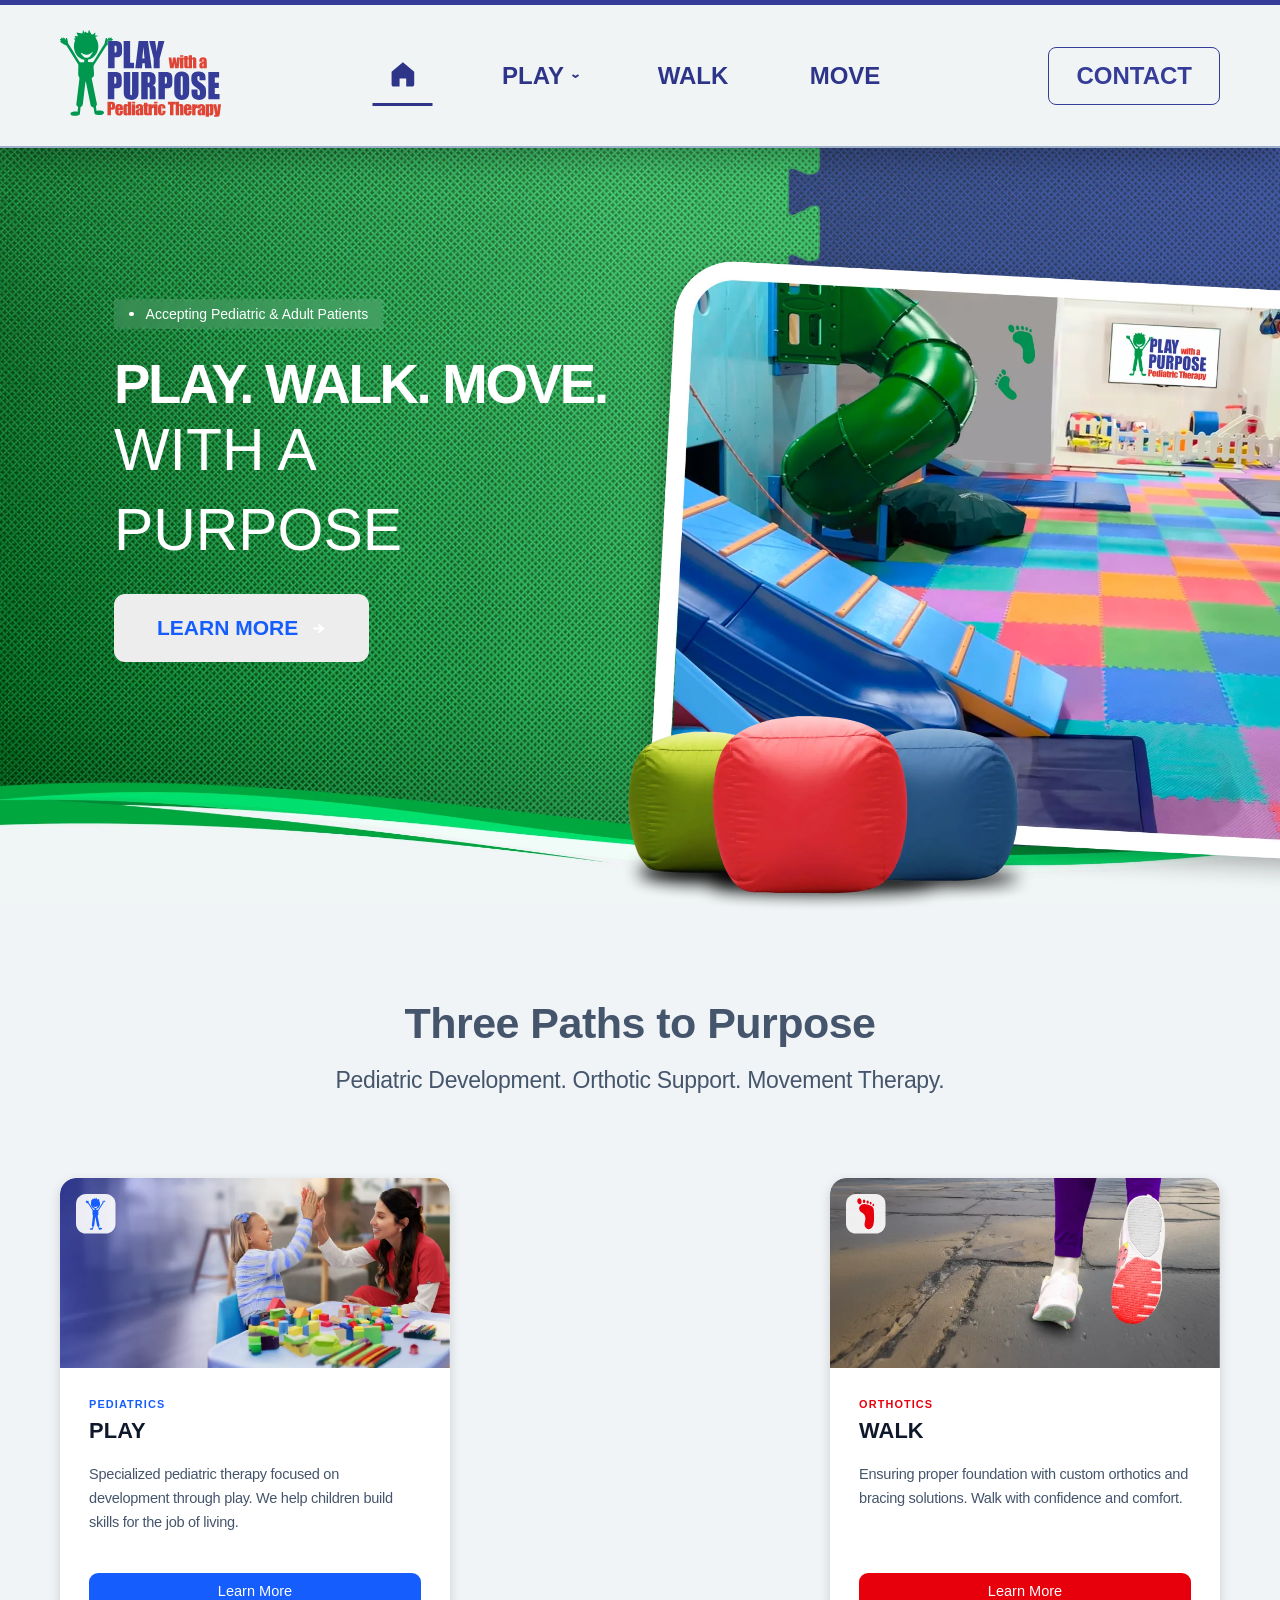
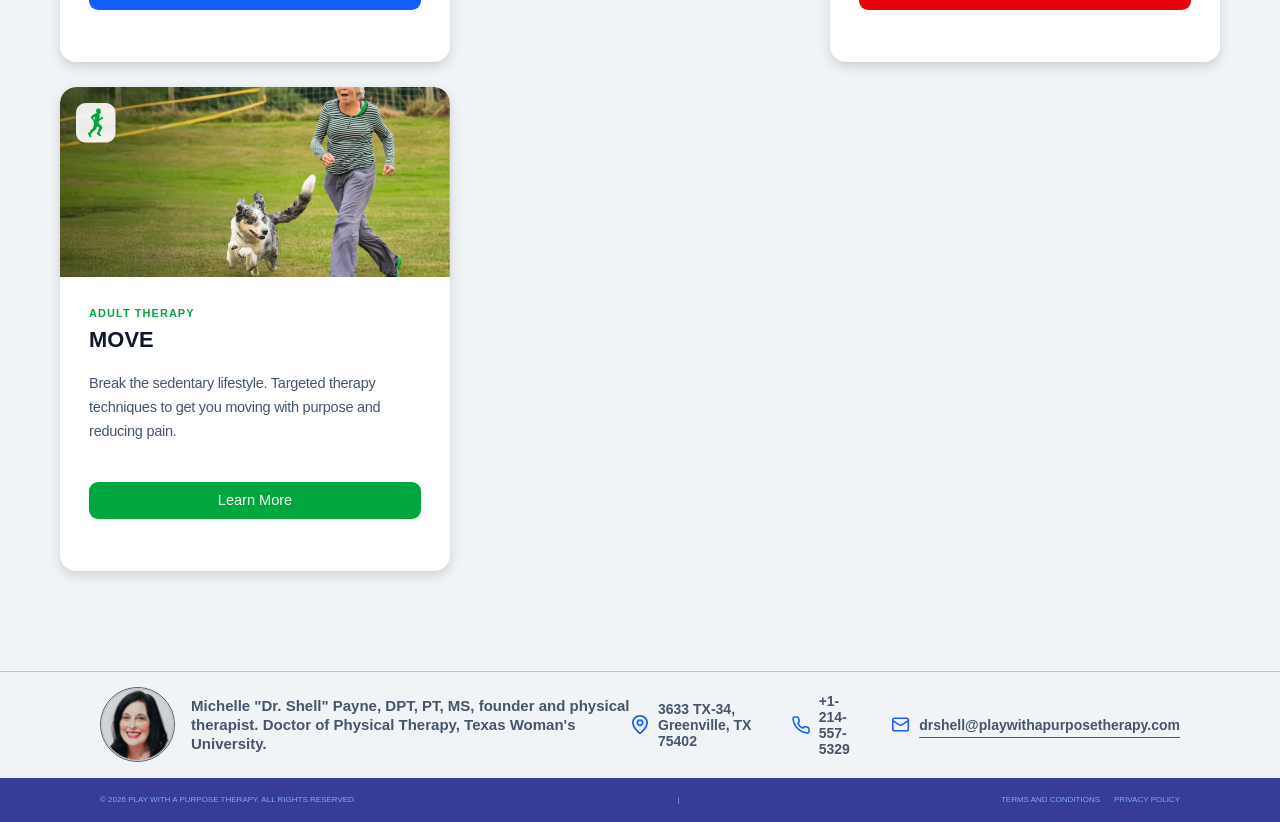
==== commit b8431e74: "Update all pages and assets" ====
--- a/index.html
+++ b/index.html
@@ -213,7 +213,7 @@
     <div class="footer-content">
       <div class="footer-bio">
         <img src="assets/NAV/footer-avatar.webp" alt="Michelle Shell Payne, DPT" class="footer-avatar">
-        <p>Michelle "Shell" Payne, DPT, founder and physical therapist. Doctor of Physical Therapy, Texas Woman's University.</p>
+        <p>Michelle "Dr. Shell" Payne, DPT, PT, MS, founder and physical therapist. Doctor of Physical Therapy, Texas Woman's University.</p>
       </div>
       
       <div class="footer-contact">
--- a/css/main.css
+++ b/css/main.css
@@ -844,12 +844,12 @@
   display: flex;
   gap: 16px;
   align-items: center;
-  max-width: 512px;
+  max-width: 530px;
 }
 
 .footer-avatar {
-  width: 61px;
-  height: 61px;
+  width: 75px;
+  height: 75px;
   border-radius: 50%;
   border: 1.039px solid var(--text-dark);
   object-fit: cover;
@@ -873,7 +873,7 @@
   display: flex;
   align-items: center;
   gap: 8px;
-  font-size: 12px;
+  font-size: 14px;
   color: var(--text-dark);
   font-weight: 600;
 }
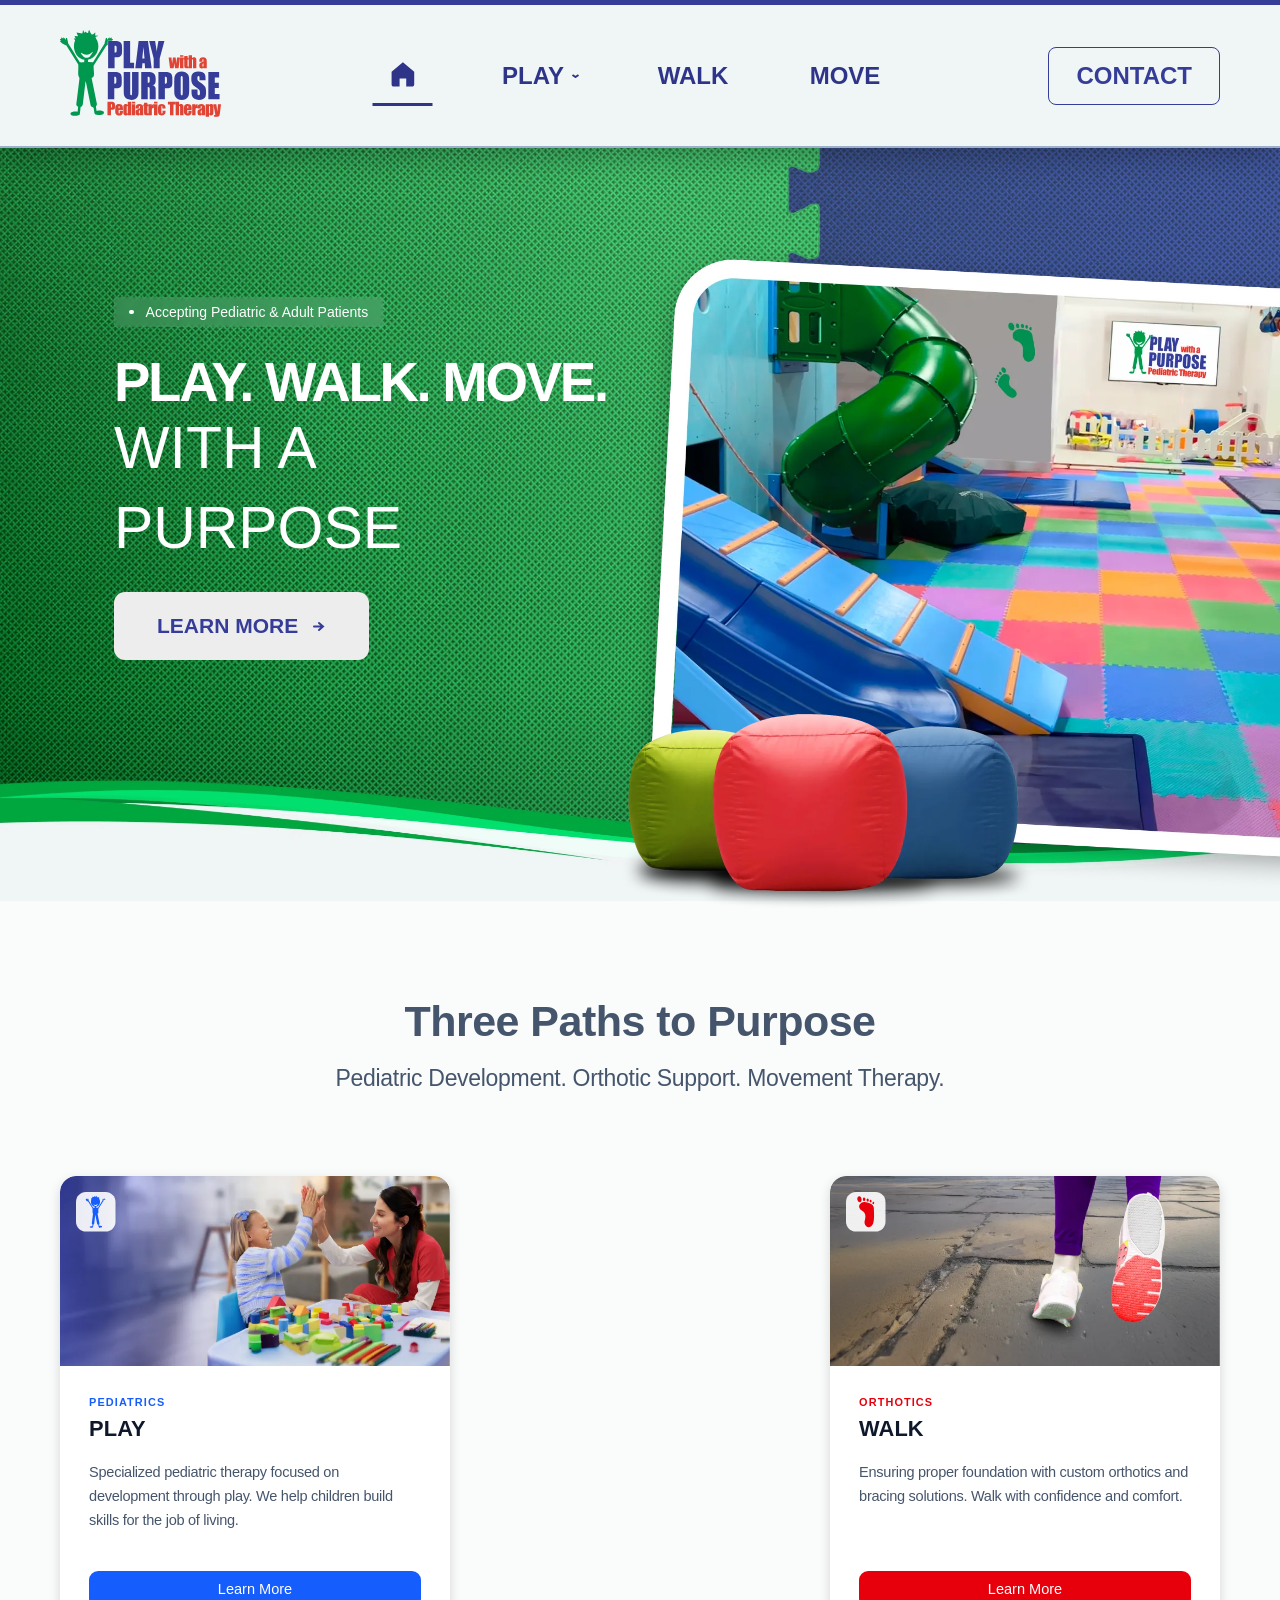
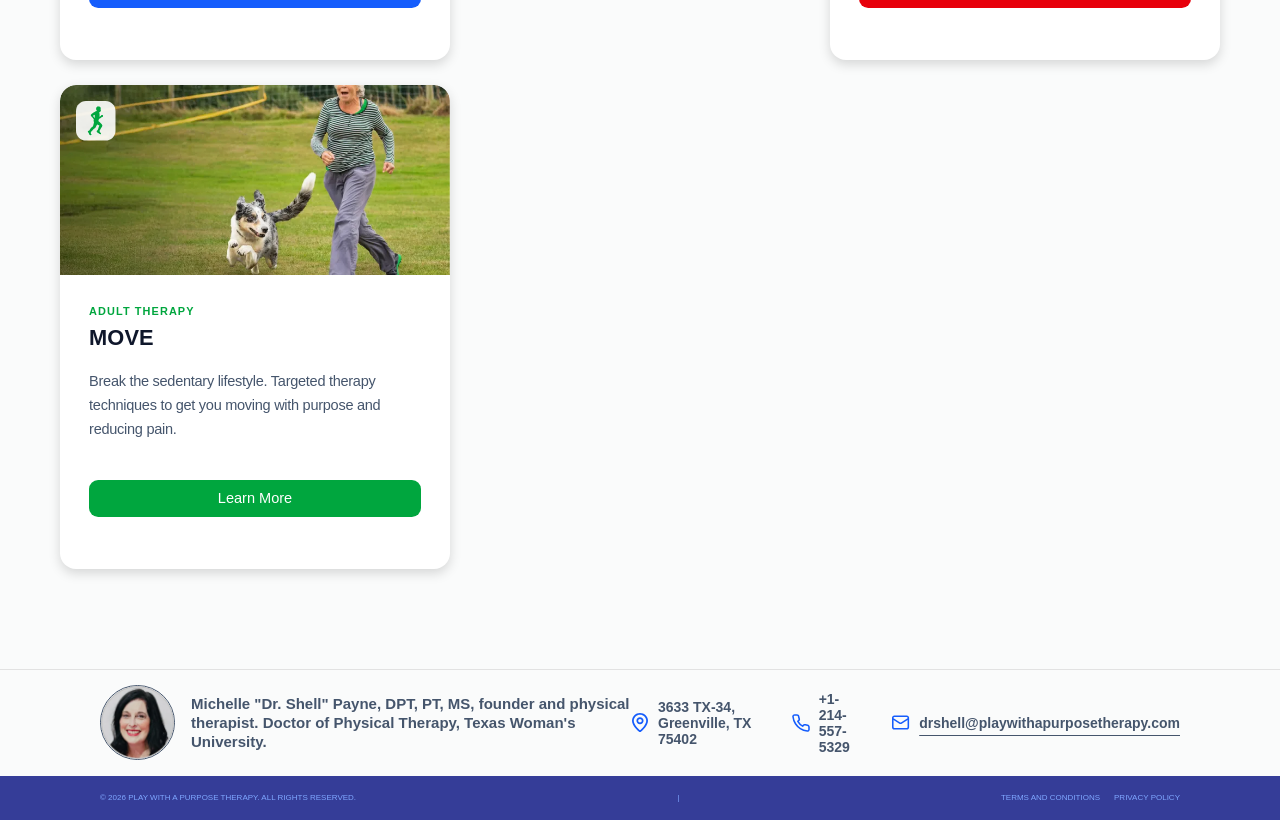
==== commit d2cbdb5c: "update all" ====
--- a/index.html
+++ b/index.html
@@ -125,7 +125,7 @@
         <a href="#services" class="hero-btn">
           Learn More
           <svg width="15" height="15" viewBox="0 0 15 15" fill="none">
-            <path d="M8 4L12 7.5L8 11M3 7.5H12" stroke="white" stroke-width="2" stroke-linecap="round"/>
+            <path d="M8 4L12 7.5L8 11M3 7.5H12" stroke="#353D98" stroke-width="2" stroke-linecap="round"/>
           </svg>
         </a>
       </div>
--- a/css/main.css
+++ b/css/main.css
@@ -1,4 +1,30 @@
-/* MAIN STYLES - LANDING PAGE */
+/* ==========================================================================
+   MAIN.CSS — SINGLE SOURCE OF TRUTH FOR ALL STYLES
+   ==========================================================================
+   
+   ALL pages load ONLY this file. Do NOT create page-specific CSS files.
+   Previously, duplicate styles in contact.css, landing.css, and a second
+   contact block within this file caused 2+ weeks of cascade conflicts.
+   Those files have been archived to assets/archive/css-deprecated/.
+   
+   STRUCTURE:
+   1. Variables & Reset            (line ~15)
+   2. Header / Navigation          (line ~80)
+   3. Mobile Menu                  (line ~315)
+   4. Landing Page (index.html)    (line ~470)  — Hero, Three Paths, Cards
+   5. Footer                       (line ~840)
+   6. Responsive (Landing)         (line ~930)
+   7. Subpage Hero Pattern         (line ~1130) — Breadcrumb, Page Title
+   8. Page-specific Hero Overrides (line ~1220) — Play, Walk, Move, Contact
+   9. Contact Form & Clinic        (line ~1400) — THE ONLY contact styles
+   10. Secondary Page Archetype    (line ~1630) — Card overlap pattern
+   11. Page-specific Content       (line ~1750+) — Conditions, Solutions, etc.
+   12. Responsive (All Pages)      (line ~3090+)
+   
+   RULE: Never duplicate selectors. Search before adding new rules.
+   ========================================================================== */
+
+/* MAIN STYLES */
 
 :root {
   --main-blue: #353D98;
@@ -10,7 +36,7 @@
   --green: #00A63E;
   --text-dark: #45556C;
   --text-darker: #0F172B;
-  --bg-light: #F0F4F6;
+  --bg-light: #FAFBFB;
   --bg-white: #FFFFFF;
   --max-width: 1500px;
 }
@@ -68,13 +94,9 @@
 
 /* ========== HEADER ========== */
 .site-header {
-  position: fixed;
-  top: 0;
-  left: 0;
-  right: 0;
+  position: relative;
   z-index: 1000;
-  background: rgba(240, 244, 246, 0.9);
-  backdrop-filter: blur(2px);
+  background: var(--bg-light);
   border-top: 5px solid var(--main-blue);
   box-shadow: 0 4px 35px rgba(0, 0, 0, 0.36);
 }
@@ -457,7 +479,6 @@
   position: relative;
   width: 100%;
   min-height: 630px;
-  margin-top: 148px;
   overflow: visible;
 }
 
@@ -553,7 +574,8 @@
 
 .hero-btn {
   background: #EDEDED;
-  color: var(--light-blue);
+  /* color: var(--light-blue); */
+  color: #353D98;
   text-transform: uppercase;
   padding: 22px 43px;
   border-radius: 11px;
@@ -837,7 +859,7 @@
   padding: 0 100px;
   height: 107px;
   background: var(--bg-light);
-  border-top: 1px solid #C0C0C0;
+  border-top: 1px solid #E2E2E2;
 }
 
 .footer-bio {
@@ -998,7 +1020,6 @@
   
   .hero {
     height: auto;
-    margin-top: 100px;
   }
   
   .hero-content {
@@ -1183,12 +1204,12 @@
 
 .page-title {
   font-family: 'Inter', sans-serif;
-  font-weight: 400;
+  font-weight: 500;
   font-size: 56px;
   line-height: 1.2;
-  letter-spacing: -2px;
+  letter-spacing: -1.23px;
   color: var(--secondary-blue);
-  margin: 0 0 20px;
+  margin: 60px 0 20px;
 }
 
 .page-subtitle {
@@ -1203,11 +1224,15 @@
 .page-description {
   font-family: 'Inter', sans-serif;
   font-weight: 400;
-  font-size: 18px;
+  font-size: 24px;
   line-height: 1.6;
   color: var(--text-dark);
   max-width: 600px;
   margin: 0;
+}
+#about .page-description,
+#about .page-title {
+  color: var(--bg-light);
 }
 
 .hero-icon-large {
@@ -1384,8 +1409,7 @@
   margin-bottom: 27px;
 }
 
-.contact-description,
-.conditions-description {
+.contact-description {
   font-family: 'Inter', sans-serif;
   font-weight: 300;
   font-size: 28px;
@@ -1393,11 +1417,6 @@
   letter-spacing: -0.3343px;
   max-width: 520px;
   color: #000;
-}
-
-.conditions-description {
-  max-width: 461px;
-  text-shadow: 0px 4px 21.2px white;
 }
 
 /* Contact Secondary Section */
@@ -1482,14 +1501,14 @@
 }
 
 .form-submit-btn {
-  width: 214px;
+  min-width: 214px;
   margin: 0 auto;
   padding: 17px 40px;
   font-family: 'Inter', sans-serif;
   font-size: 20.78px;
   font-weight: 700;
-  line-height: 29.093px;
-  letter-spacing: -0.4667px;
+  /* line-height: 29.093px;
+  letter-spacing: -0.4667px; */
   color: white;
   background: linear-gradient(168.037deg, rgb(84, 137, 255) 24.93%, rgb(58, 70, 214) 122.98%);
   border: none;
@@ -1501,6 +1520,32 @@
 .form-submit-btn:hover {
   transform: translateY(-2px);
   box-shadow: 0 4px 12px rgba(84, 137, 255, 0.4);
+}
+
+/* Form Confirmation State */
+.form-confirmation {
+  display: flex;
+  flex-direction: column;
+  align-items: center;
+  justify-content: center;
+  text-align: center;
+  padding: 80px 40px;
+  min-height: 400px;
+}
+
+.confirmation-title {
+  font-family: 'Inter', sans-serif;
+  font-weight: 700;
+  font-size: 36px;
+  color: var(--main-blue);
+  margin: 30px 0 16px;
+}
+
+.confirmation-text {
+  font-family: 'Inter', sans-serif;
+  font-weight: 400;
+  font-size: 20px;
+  color: var(--text-dark);
 }
 
 /* Clinic Section */
@@ -1527,6 +1572,7 @@
 .clinic-section .clinic-content {
   position: relative;
   z-index: 1;
+  margin-bottom: 100px;
 }
 
 .clinic-title {
@@ -1552,15 +1598,14 @@
 }
 
 .clinic-content {
-  max-width: 1380px;
-  margin: 0 auto;
-  display: flex;
+  display: flex;
+  justify-content: center;
   gap: 74px;
   align-items: center;
 }
 
 .map-container {
-  flex: 0 0 auto;
+  flex-shrink: 0;
   width: 581px;
   height: 533px;
   border: 22px solid white;
@@ -1569,8 +1614,13 @@
   overflow: hidden;
 }
 
+.map-container img {
+  width: 100%;
+  height: 100%;
+  object-fit: cover;
+}
+
 .clinic-details {
-  flex: 1;
   display: flex;
   flex-direction: column;
   gap: 54px;
@@ -1632,7 +1682,6 @@
   position: relative;
   width: 100%;
   min-height: 630px;
-  margin-top: 146px; /* Account for fixed header */
   overflow: visible;
 }
 
@@ -1699,12 +1748,12 @@
 /* White card - THIS is what overlaps the hero with negative positioning */
 .secondary-card {
   position: relative;
-  top: -100px; /* Pulls WHITE CARD up to overlap hero */
+  top: -200px; /* Pulls WHITE CARD up to overlap hero */
   background: white;
   border-radius: 16px;
   padding: 100px 60px 60px; /* Extra top padding for the icon */
   box-shadow: 0 8px 30px rgba(0, 0, 0, 0.1);
-  margin-bottom: -100px; /* Compensate for the negative top so content below flows correctly */
+  margin-bottom: -200px; /* Compensate for the negative top so content below flows correctly */
 }
 
 .secondary-card .section-title {
@@ -1729,7 +1778,7 @@
 }
 
 .content-image-centered {
-  max-width: 600px;
+  max-width: 1000px;
   margin: 0 auto 60px;
 }
 
@@ -1761,19 +1810,21 @@
 }
 
 .secondary-card .founder-card {
-  background: var(--bg-light);
   border-radius: 16px;
   overflow: hidden;
   display: grid;
-  grid-template-columns: 300px 1fr;
-  box-shadow: none;
+  grid-template-columns: 430px 1fr;
+  box-shadow: 0 0 24px rgba(0, 0, 0, 0.13);
   margin: 0;
 }
 
 .secondary-card .founder-image {
   width: 100%;
   height: 100%;
+  min-height: 0;
+  display: block;
   object-fit: cover;
+  align-self: stretch;
 }
 
 .secondary-card .founder-content {
@@ -2059,19 +2110,63 @@
 .condition-title {
   font-family: 'Inter', sans-serif;
   font-weight: 700;
-  font-size: 28px;
-  line-height: 1.3;
-  color: var(--text-darker);
-  margin: 0 0 16px;
+  font-size: 21px;
+  line-height: 37.5px;
+  color: var(--text-dark);
+  margin: 0 0 12px;
+  text-transform: uppercase;
+  letter-spacing: 0.0824px;
 }
 
 .condition-description {
   font-family: 'Inter', sans-serif;
-  font-weight: 400;
-  font-size: 16px;
-  line-height: 1.6;
+  font-weight: 500;
+  font-size: 18px;
+  line-height: 32px;
   color: var(--text-dark);
   margin: 0;
+  letter-spacing: 0.0824px;
+}
+
+/* Condition Checklists */
+.condition-checklist {
+  display: flex;
+  gap: 81px;
+  margin-top: 9px;
+  font-family: 'Inter', sans-serif;
+  font-weight: 500;
+  font-size: 18px;
+  line-height: 36px;
+  color: var(--text-dark);
+  letter-spacing: 0.0824px;
+}
+
+.condition-checklist.columns-1 {
+  gap: 0;
+}
+
+.condition-checklist.columns-3 {
+  gap: 81px;
+}
+
+.checklist-column p {
+  margin: 0;
+  white-space: nowrap;
+}
+
+/* Section Tagline */
+.section-tagline {
+  font-family: 'Inter', sans-serif;
+  font-weight: 700;
+  font-size: 36px;
+  line-height: 52px;
+  color: var(--text-dark);
+  text-align: center;
+  letter-spacing: -0.5309px;
+  margin-top: 60px;
+  max-width: 800px;
+  margin-left: auto;
+  margin-right: auto;
 }
 
 /* ========== SOLUTIONS CONTENT SECTION ========== */
@@ -2315,7 +2410,7 @@
   left: 0;
   right: 0;
   bottom: 0;
-  background: rgba(255, 255, 255, 0.79);
+  /* background: rgba(255, 255, 255, 0.79); */
   pointer-events: none;
 }
 /* .hero-secondary.walk-hero::after {
@@ -2337,6 +2432,7 @@
 .walk-secondary-section.custom-orthotic-support .walk-secondary-container {
   position: relative;
   z-index: 0;
+  margin-top:100px;
 }
 
 /* About Orthotics Section (gradient background) */
@@ -2388,23 +2484,13 @@
 }
 
 .walk-image-frame {
-  position: relative;
   width: 100%;
-  height: 532px;
-  transform: rotate(3deg);
-  border: 12px solid white;
-  border-radius: 40px;
-  overflow: hidden;
-  box-shadow: 0px 5px 18px rgba(0, 0, 0, 0.3);
-  background: linear-gradient(to top, rgba(0, 0, 0, 0.2), rgba(0, 0, 0, 0));
 }
 
 .walk-image-frame img {
   width: 100%;
-  height: 100%;
-  object-fit: cover;
-  transform: rotate(-3deg) scale(1.2);
-  transform-origin: center;
+  height: auto;
+  display: block;
 }
 
 /* Content Styles */
@@ -2420,31 +2506,30 @@
 .walk-secondary-title {
   font-family: 'Inter', sans-serif;
   font-weight: 700;
-  font-size: 43px;
+  font-size: 36px;
   line-height: 40px;
-  color: var(--text-darker);
+  color: var(--text-dark);
   margin: 0 0 16px;
   letter-spacing: -0.53px;
 }
 
 .walk-secondary-subtitle {
   font-family: 'Inter', sans-serif;
-  font-weight: 600;
-  font-size: 25px;
-  line-height: 35px;
-  color: var(--text-darker);
+  font-weight: 500;
+  font-size: 16px;
+  line-height: 32px;
+  color: var(--text-dark);
   margin: 0;
-  letter-spacing: -0.5px;
 }
 
 /* About Orthotics Text */
 .walk-about-text {
   font-family: 'Inter', sans-serif;
   font-weight: 500;
-  font-size: 23.137px;
-  line-height: 43px;
-  color: var(--text-darker);
-  letter-spacing: 0.0824px;
+  font-size: 16px;
+  line-height: 32px;
+  color: var(--text-dark);
+  margin-bottom: 50px;
 }
 
 .walk-about-text p {
@@ -2488,6 +2573,18 @@
   color: var(--text-darker);
   margin: 0;
   letter-spacing: -0.3125px;
+}
+
+.walk-benefits-list {
+  font-family: 'Inter', sans-serif;
+  font-weight: 500;
+  font-size: 16px;
+  line-height: 36px;
+  color: var(--text-dark);
+}
+
+.walk-benefits-list p {
+  margin: 0;
 }
 
 /* Schedule Consultation Button */
@@ -2525,7 +2622,7 @@
 
 /* Life-changing Treatment Section (white/gradient background) */
 .move-secondary-section.life-changing-treatment {
-  background: linear-gradient(176.977deg, rgb(247, 250, 254) 38.614%, rgb(129, 162, 246) 135.72%);
+  /* background: linear-gradient(176.977deg, rgb(247, 250, 254) 38.614%, rgb(129, 162, 246) 135.72%); */
   padding: 155px 0;
   position: relative;
 }
@@ -2537,7 +2634,7 @@
   left: 0;
   right: 0;
   bottom: 0;
-  background: rgba(255, 255, 255, 0.79);
+  /* background: rgba(255, 255, 255, 0.79); */
   pointer-events: none;
 }
 
@@ -2621,7 +2718,7 @@
 .move-secondary-title {
   font-family: 'Inter', sans-serif;
   font-weight: 700;
-  font-size: 43px;
+  font-size: 36px;
   line-height: 40px;
   color: var(--text-darker);
   margin: 0 0 16px;
@@ -2630,32 +2727,32 @@
 
 .move-secondary-subtitle {
   font-family: 'Inter', sans-serif;
-  font-weight: 600;
-  font-size: 25px;
-  line-height: 35px;
+  font-weight: 500;
+  font-size: 18px;
+  line-height: 32px;
   color: var(--text-darker);
   margin: 0;
-  letter-spacing: -0.5px;
+  letter-spacing: 0;
 }
 
 /* Our Approach Content */
 .move-approach-intro {
   font-family: 'Inter', sans-serif;
   font-weight: 500;
-  font-size: 23.137px;
-  line-height: 43px;
+  font-size: 18px;
+  line-height: 32px;
   color: var(--text-darker);
   margin: 0 0 29px;
-  letter-spacing: 0.0824px;
+  letter-spacing: 0;
 }
 
 .move-approach-list {
   font-family: 'Inter', sans-serif;
   font-weight: 500;
-  font-size: 23.137px;
-  line-height: 62px;
+  font-size: 18px;
+  line-height: 36px;
   color: var(--text-darker);
-  letter-spacing: 0.0824px;
+  letter-spacing: 0;
 }
 
 .move-approach-list p {
@@ -2727,7 +2824,7 @@
 }
 
 .founder-card {
-  background: white;
+  background: rgb(243, 243, 243);
   border-radius: 16px;
   overflow: hidden;
   display: grid;
@@ -2748,31 +2845,43 @@
   justify-content: center;
 }
 
+.founder-heading {
+  text-align: center;
+  color: var(--text-dark);
+  letter-spacing: -0.53px;
+  margin-bottom: 50px;
+}
+
 .founder-name {
   font-family: 'Inter', sans-serif;
-  font-weight: 700;
-  font-size: 32px;
-  line-height: 1.3;
-  color: var(--text-darker);
-  margin: 0 0 8px;
+  font-weight: 400;
+  font-size: 36px;
+  line-height: 40px;
+  color: var(--text-dark);
+  margin: 0 0 15px;
+}
+
+.founder-name strong {
+  font-weight: 700;
 }
 
 .founder-title {
   font-family: 'Inter', sans-serif;
-  font-weight: 600;
-  font-size: 18px;
-  line-height: 1.3;
-  color: var(--light-blue);
-  margin: 0 0 24px;
+  font-weight: 400;
+  font-size: 21px;
+  line-height: 40px;
+  color: var(--text-dark);
+  text-transform: uppercase;
+  margin: 0;
 }
 
 .founder-bio {
-  font-family: 'Inter', sans-serif;
-  font-weight: 400;
+  font-family: 'Manrope', 'Inter', sans-serif;
+  font-weight: 500;
   font-size: 16px;
-  line-height: 1.6;
-  color: var(--text-dark);
-  margin: 0 0 16px;
+  line-height: 36px;
+  color: #111111;
+  margin: 0 0 20px;
 }
 
 .founder-bio:last-child {
@@ -2898,193 +3007,24 @@
   margin: 0;
 }
 
-/* ========== CONTACT PAGE STYLES ========== */
-.consultation-section {
-  background: white;
-  padding: 100px 0;
-}
-
-.form-card {
-  max-width: 600px;
-  margin: 0 auto;
-  background: white;
-  border-radius: 16px;
-  padding: 50px 40px;
-  box-shadow: 0 4px 20px rgba(0, 0, 0, 0.1);
-  text-align: center;
-}
-
-.form-icon-wrapper {
-  margin-bottom: 30px;
-}
-
-.form-icon {
-  display: inline-block;
-}
-
-.form-card h2 {
-  font-family: 'Inter', sans-serif;
-  font-weight: 700;
-  font-size: 32px;
-  line-height: 1.3;
-  color: var(--text-darker);
-  margin: 0 0 40px;
-}
-
-.contact-form {
-  display: flex;
-  flex-direction: column;
-  gap: 20px;
-}
-
-.form-row {
-  display: grid;
-  grid-template-columns: 1fr 1fr;
-  gap: 20px;
-}
-
-.contact-form input,
-.contact-form textarea {
-  width: 100%;
-  padding: 14px 18px;
-  border: 2px solid #E5E7EB;
-  border-radius: 8px;
-  font-family: 'Inter', sans-serif;
-  font-size: 16px;
-  color: var(--text-dark);
-  transition: border-color 0.2s;
-}
-
-.contact-form input:focus,
-.contact-form textarea:focus {
-  outline: none;
-  border-color: var(--light-blue);
-}
-
-.contact-form textarea {
-  resize: vertical;
-  min-height: 120px;
-}
-
-.submit-btn {
-  background: var(--light-blue);
-  color: white;
-  padding: 16px 40px;
-  border: none;
-  border-radius: 8px;
-  font-family: 'Inter', sans-serif;
-  font-weight: 700;
-  font-size: 16px;
-  cursor: pointer;
-  transition: all 0.3s ease;
-}
-
-.submit-btn:hover {
-  background: var(--secondary-blue);
-  transform: translateY(-2px);
-  box-shadow: 0 4px 12px rgba(21, 93, 252, 0.4);
-}
-
-.clinic-section {
-  background: var(--bg-light);
-  padding: 100px 0;
-}
-
-.clinic-section h2 {
-  font-family: 'Inter', sans-serif;
-  font-weight: 700;
-  font-size: 40px;
-  line-height: 1.3;
-  color: var(--text-darker);
-  text-align: center;
-  margin: 0 0 10px;
-}
-
-.clinic-subtitle {
-  font-family: 'Inter', sans-serif;
-  font-weight: 400;
-  font-size: 18px;
-  line-height: 1.5;
-  color: var(--text-dark);
-  text-align: center;
-  margin: 0 0 60px;
-}
-
-.clinic-content {
-  max-width: var(--max-width);
-  margin: 0 auto;
-  padding: 0 60px;
-  display: grid;
-  grid-template-columns: 1fr 1fr;
-  gap: 60px;
-}
-
-.map-container {
-  border-radius: 16px;
-  overflow: hidden;
-  height: 500px;
-}
-
-.clinic-details {
-  display: flex;
-  flex-direction: column;
-  gap: 30px;
-}
-
-.detail-item {
-  display: flex;
-  gap: 20px;
-  align-items: flex-start;
-}
-
-.detail-icon {
-  flex-shrink: 0;
-  width: 48px;
-  height: 48px;
-  background: rgba(84, 137, 255, 0.1);
-  border-radius: 12px;
-  display: flex;
-  align-items: center;
-  justify-content: center;
-}
-
-.detail-text {
-  flex: 1;
-}
-
-.detail-text strong {
-  font-family: 'Inter', sans-serif;
-  font-weight: 700;
-  font-size: 16px;
-  color: var(--text-darker);
-  display: block;
-  margin-bottom: 8px;
-}
-
-.detail-text p {
-  font-family: 'Inter', sans-serif;
-  font-weight: 400;
-  font-size: 14px;
-  line-height: 1.6;
-  color: var(--text-dark);
-  margin: 0;
-}
-
-.detail-text a {
-  color: var(--light-blue);
-  text-decoration: none;
-}
-
-.detail-text a:hover {
-  text-decoration: underline;
-}
+/* ========== CONTACT PAGE STYLES ==========
+   REMOVED: Duplicate block that was overriding the correct styles
+   defined earlier (around line 1440). The duplicate had different
+   values for .contact-form, .clinic-section, .clinic-content,
+   .clinic-details, .detail-text, etc. — causing cascade conflicts.
+   
+   All contact/clinic styles are now in ONE location only:
+   - Contact hero overrides: ~line 1346
+   - Contact secondary/card: ~line 1403
+   - Contact form: ~line 1438
+   - Clinic section: ~line 1506
+   ========================================== */
 
 /* ========== MOBILE RESPONSIVE UPDATES ========== */
 @media (max-width: 1024px) {
   /* ARCHETYPE 2: Fix secondary hero and content */
   .hero-secondary {
     height: 500px; /* Reduce from 700px */
-    margin-top: 120px;
   }
   
   .hero-secondary .hero-content-wrapper {
@@ -3147,7 +3087,6 @@
     max-width: 500px;
   }
   
-  .walk-image-frame,
   .move-image-frame {
     height: 400px;
   }
@@ -3166,7 +3105,6 @@
   /* ARCHETYPE 2: Mobile fixes for secondary pages */
   .hero-secondary {
     height: 400px; /* Further reduce on mobile */
-    margin-top: 100px;
   }
   
   .hero-secondary .hero-content-wrapper {
@@ -3286,14 +3224,14 @@
   .walk-secondary-subtitle,
   .move-secondary-subtitle,
   .move-approach-intro {
-    font-size: 20px;
-    line-height: 28px;
+    font-size: 16px;
+    line-height: 26px;
   }
   
   .walk-about-text,
   .move-approach-list {
-    font-size: 18px;
-    line-height: 32px;
+    font-size: 16px;
+    line-height: 30px;
   }
   
   .walk-benefits-heading {
@@ -3312,7 +3250,6 @@
     padding: 16px 40px;
   }
   
-  .walk-image-frame,
   .move-image-frame {
     height: 350px;
   }
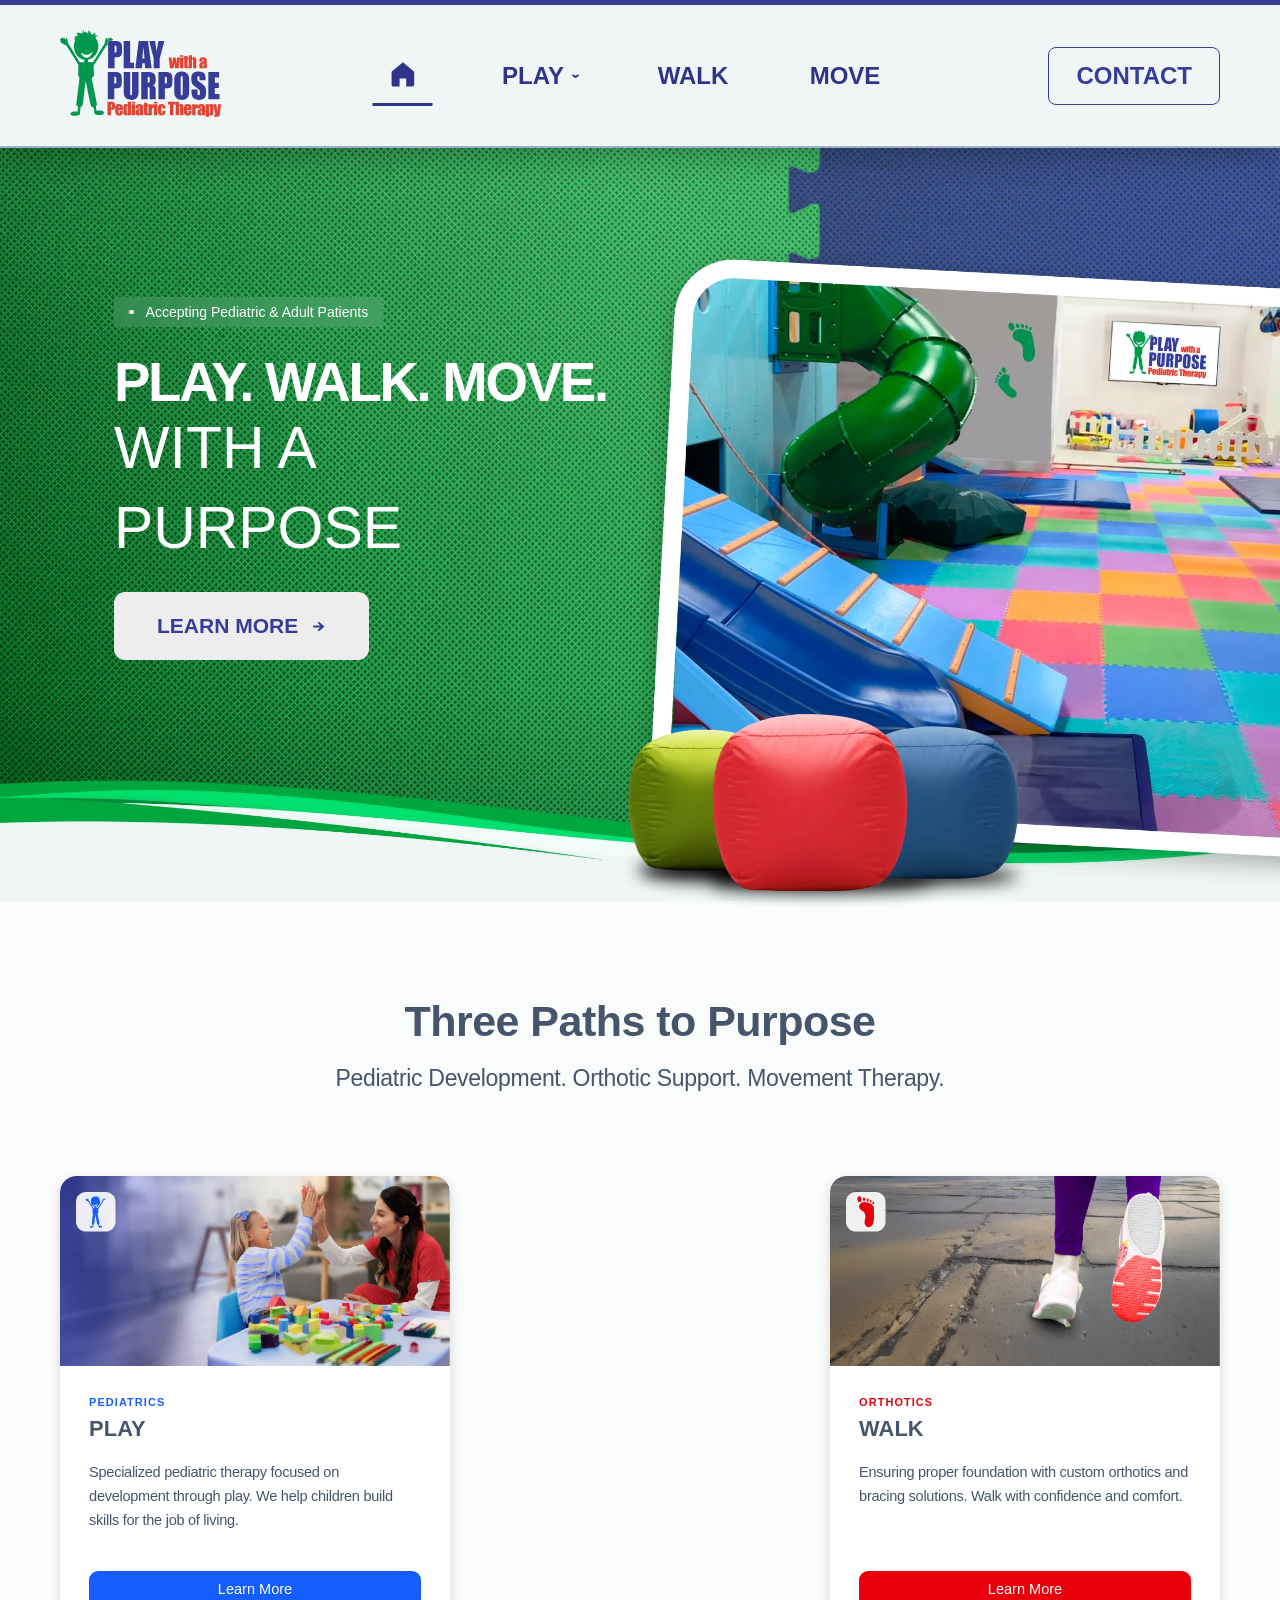
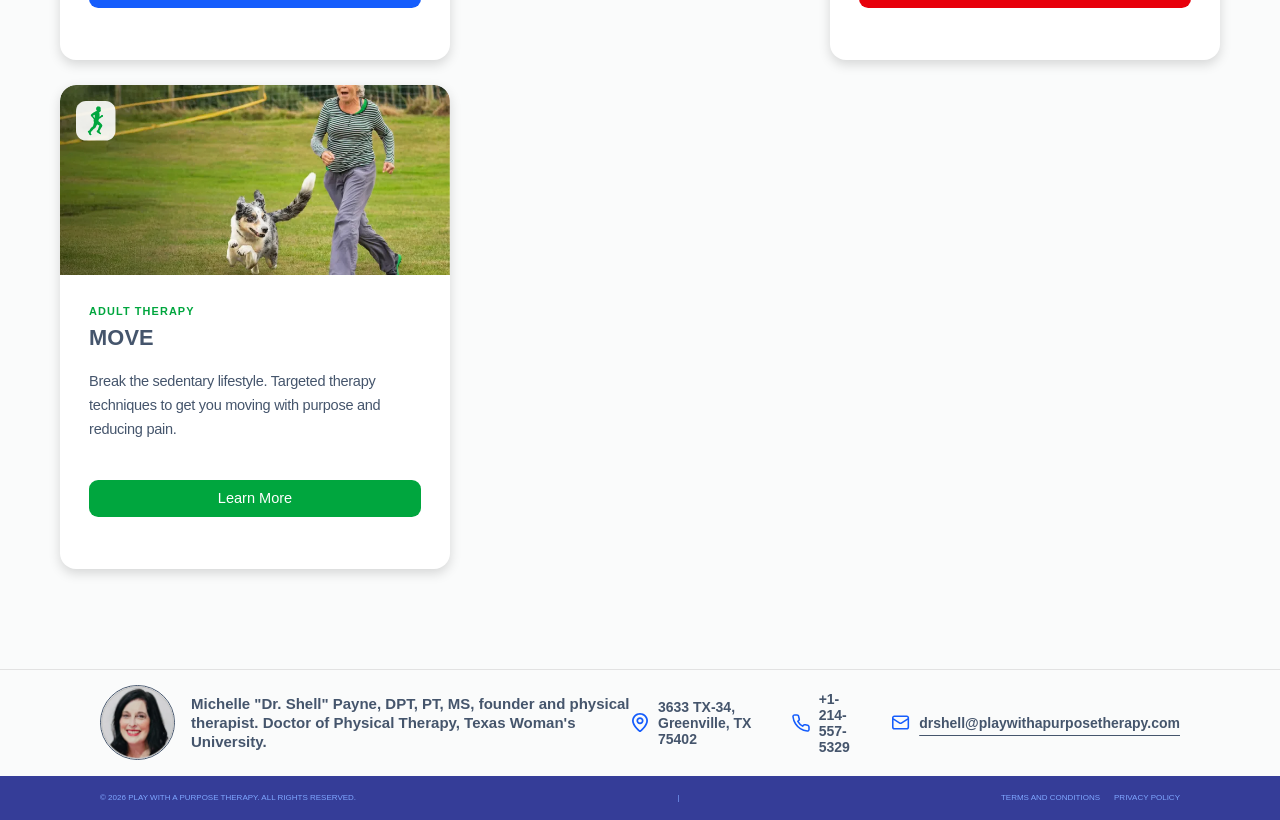
==== commit 348d3a24: "Update all pages and assets" ====
--- a/index.html
+++ b/index.html
@@ -4,6 +4,7 @@
   <meta charset="UTF-8">
   <meta name="viewport" content="width=device-width, initial-scale=1.0">
   <title>Play with a Purpose Therapy - Pediatric Therapy, Orthotics, Movement Therapy</title>
+  <!-- Designed by hand coded by Nathaniel Platts using Claude augmentation -->
   <meta name="description" content="Specialized pediatric therapy, custom orthotics, and targeted movement therapy in Greenville, TX. Play. Walk. Move. With a Purpose.">
   <link rel="stylesheet" href="css/main.css">
 </head>
@@ -45,7 +46,6 @@
                 <a href="solutions.html" class="submenu-link">Solutions</a>
                 <a href="understanding.html" class="submenu-link">Understanding</a>
                 <a href="about.html" class="submenu-link">About</a>
-                <a href="contact.html" class="submenu-link">Contact</a>
               </div>
             </div>
             
@@ -96,7 +96,6 @@
           <a href="solutions.html">Solutions</a>
           <a href="understanding.html">Understanding</a>
           <a href="about.html">About</a>
-          <a href="contact.html">Contact</a>
         </div>
       </div>
       
--- a/css/main.css
+++ b/css/main.css
@@ -35,7 +35,7 @@
   --red: #E7000B;
   --green: #00A63E;
   --text-dark: #45556C;
-  --text-darker: #0F172B;
+  --text-darker: #45556C;
   --bg-light: #FAFBFB;
   --bg-white: #FFFFFF;
   --max-width: 1500px;
@@ -211,8 +211,7 @@
   transition: transform 0.3s;
 }
 
-.nav-item.active .arrow,
-.nav-link.active .arrow {
+.nav-item.active .arrow {
   transform: rotate(180deg);
 }
 
@@ -297,7 +296,8 @@
   transition: all 0.3s;
 }
 
-.contact-btn:hover {
+.contact-btn:hover,
+.contact-btn.active {
   background: var(--main-blue);
   color: white;
 }
@@ -405,7 +405,6 @@
 }
 
 .mobile-nav-link.contact-link {
-  background: rgba(255, 255, 255, 0.2);
   border-radius: 8px;
   margin-top: 20px;
 }
@@ -981,6 +980,14 @@
     z-index: 10;
     position: relative;
   }
+
+  .hero-right::after {
+    display: none;
+  }
+
+  .hero-cushions {
+    display: none;
+  }
   
   .hero-image-wrapper {
     margin-top: 0;
@@ -996,6 +1003,57 @@
   .footer-content {
     flex-direction: column;
     gap: 40px;
+  }
+
+  /* Show mobile menu on tablet */
+  .desktop-nav,
+  .desktop-contact {
+    display: none;
+  }
+
+  .hamburger {
+    display: flex;
+  }
+
+  .header-content {
+    padding: 20px 30px;
+  }
+
+  .logo-img {
+    height: 60px;
+  }
+
+  .footer-content {
+    padding: 30px 20px;
+    flex-direction: column;
+    height: auto;
+    gap: 20px;
+  }
+
+  .footer-bio {
+    flex-direction: column;
+    text-align: center;
+    align-items: center;
+  }
+
+  .footer-contact {
+    flex-direction: column;
+    gap: 15px;
+  }
+
+  .footer-bottom {
+    flex-direction: column;
+    gap: 10px;
+    padding: 15px 20px;
+  }
+
+  .footer-bottom .divider {
+    display: none;
+  }
+
+  .footer-links {
+    flex-direction: column;
+    gap: 8px;
   }
 }
 
@@ -1035,6 +1093,7 @@
   
   .hero-right {
     margin-bottom: -80px;
+    margin-top: 40px;
   }
   
   .hero-cushions {
@@ -1227,7 +1286,8 @@
   font-size: 24px;
   line-height: 1.6;
   color: var(--text-dark);
-  max-width: 600px;
+  /* max-width: 600px; */
+  max-width: 500px;
   margin: 0;
 }
 #about .page-description,
@@ -1242,6 +1302,39 @@
 .hero-icon-large img {
   width: 80px;
   height: 80px;
+}
+
+/* Blue pill label for Play hero */
+.hero-pill {
+  display: inline-block;
+  background: var(--light-blue);
+  color: white;
+  font-family: 'Inter', sans-serif;
+  font-weight: 700;
+  font-size: 14px;
+  letter-spacing: 0.85px;
+  text-transform: uppercase;
+  padding: 5px 10px;
+  border-radius: 5.6px;
+  margin-top: 70px;
+  margin-bottom: 12px;
+  line-height: 1;
+}
+
+/* When a pill/label precedes the title, reduce the title's top margin */
+.hero-pill + .page-title,
+.walk-label + .page-title,
+.move-label + .page-title {
+  margin-top: 20px;
+}
+
+/* Play hero title - match Walk/Move bold style */
+.play-title {
+  font-weight: 700 !important;
+}
+
+.play-description {
+  font-weight: 300;
 }
 
 /* Page-specific hero colors */
@@ -1266,16 +1359,17 @@
 .walk-label {
   display: inline-block;
   background: var(--red);
-  padding: 7px 24px;
-  border-radius: 8px;
-  font-family: 'Inter', sans-serif;
-  font-weight: 700;
-  font-size: 18px;
-  line-height: 16px;
-  letter-spacing: 1.2px;
+  padding: 5px 10px;
+  border-radius: 5.6px;
+  font-family: 'Inter', sans-serif;
+  font-weight: 700;
+  font-size: 14px;
+  line-height: 1;
+  letter-spacing: 0.85px;
   text-transform: uppercase;
   color: white;
-  margin-bottom: 10px;
+  margin-top: 70px;
+  margin-bottom: 12px;
 }
 
 .walk-title {
@@ -1285,7 +1379,6 @@
   line-height: 57.861px;
   letter-spacing: -1.2251px;
   color: #F0F4F6 !important;
-  text-transform: uppercase;
   margin-bottom: 10px;
 }
 
@@ -1328,16 +1421,17 @@
 .move-label {
   display: inline-block;
   background: var(--green);
-  padding: 7px 24px;
-  border-radius: 8px;
-  font-family: 'Inter', sans-serif;
-  font-weight: 700;
-  font-size: 18px;
-  line-height: 16px;
-  letter-spacing: 1.2px;
+  padding: 5px 10px;
+  border-radius: 5.6px;
+  font-family: 'Inter', sans-serif;
+  font-weight: 700;
+  font-size: 14px;
+  line-height: 1;
+  letter-spacing: 0.85px;
   text-transform: uppercase;
   color: white;
-  margin-bottom: 37px;
+  margin-top: 70px;
+  margin-bottom: 12px;
 }
 
 .move-title {
@@ -1370,12 +1464,12 @@
 
 .contact-hero .page-title,
 .contact-hero .page-subtitle,
-.contact-hero .page-description,
 .contact-hero .breadcrumb,
 .contact-hero .breadcrumb a,
 .contact-hero .breadcrumb .separator {
   color: var(--main-blue);
 }
+.contact-hero .page-description {color: var(--text-dark);}
 
 .contact-hero .hero-bg-overlay {
   position: absolute;
@@ -1409,7 +1503,7 @@
   margin-bottom: 27px;
 }
 
-.contact-description {
+/* .contact-description {
   font-family: 'Inter', sans-serif;
   font-weight: 300;
   font-size: 28px;
@@ -1417,7 +1511,7 @@
   letter-spacing: -0.3343px;
   max-width: 520px;
   color: #000;
-}
+} */
 
 /* Contact Secondary Section */
 .contact-secondary {
@@ -1683,6 +1777,7 @@
   width: 100%;
   min-height: 630px;
   overflow: visible;
+  z-index: 1;
 }
 
 .hero-secondary .hero-background {
@@ -1699,7 +1794,17 @@
   height: 100%;
   display: block;
   object-fit: cover;
+  object-position: center bottom;
+}
+
+/* Play & Move heroes: don't crop from top as aggressively */
+.play-hero .hero-bg-image {
   object-position: center center;
+}
+
+/* About hero: keep heads visible — anchor to top-right */
+.about-hero .hero-bg-image {
+  object-position: right top;
 }
 
 .hero-secondary .hero-content-wrapper {
@@ -1709,7 +1814,7 @@
   right: 0;
   max-width: var(--max-width);
   margin: 0 auto;
-  padding: 80px 60px 0;
+  padding: 20px 60px 0 120px;
   z-index: 1;
 }
 
@@ -1718,6 +1823,7 @@
   position: relative;
   background: var(--bg-light);
   padding: 0 0 100px;
+  z-index: 2; /* Above hero so secondary card overlaps curve */
   /* NO negative margin - starts right after hero */
 }
 
@@ -1748,12 +1854,12 @@
 /* White card - THIS is what overlaps the hero with negative positioning */
 .secondary-card {
   position: relative;
-  top: -200px; /* Pulls WHITE CARD up to overlap hero */
+  top: -230px; /* Pulls WHITE CARD up to overlap hero */
   background: white;
   border-radius: 16px;
   padding: 100px 60px 60px; /* Extra top padding for the icon */
   box-shadow: 0 8px 30px rgba(0, 0, 0, 0.1);
-  margin-bottom: -200px; /* Compensate for the negative top so content below flows correctly */
+  margin-bottom: -230px; /* Compensate for the negative top so content below flows correctly */
 }
 
 .secondary-card .section-title {
@@ -1761,9 +1867,10 @@
   font-weight: 700;
   font-size: 32px;
   line-height: 1.3;
-  color: var(--text-darker);
+  /* color: var(--text-darker); */
+  color: var(--text-dark);
   text-align: center;
-  margin: 0 0 40px;
+  margin: 0 0 70px;
 }
 
 .content-description {
@@ -1793,6 +1900,27 @@
 .secondary-card .solution-features,
 .secondary-card .founder-card {
   margin-top: 40px;
+}
+
+/* Processing Flow two-column layout (Understanding page) */
+.processing-flow-columns {
+  display: flex;
+  gap: 40px;
+  align-items: center;
+  max-width: 1000px;
+  margin: 0 auto 60px;
+}
+
+.processing-flow-diagram,
+.processing-flow-legend {
+  flex: 1;
+}
+
+.processing-flow-diagram img,
+.processing-flow-legend img {
+  width: 100%;
+  height: auto;
+  display: block;
 }
 
 .secondary-card .solution-features {
@@ -2400,7 +2528,7 @@
 .walk-secondary-section.custom-orthotic-support {
   /* background: linear-gradient(176.448deg, rgb(247, 250, 254) 38.614%, rgb(129, 162, 246) 135.72%); */
   background-blend-mode: normal;
-  padding: 60px 0;
+  padding: 60px;
 }
 
 .walk-secondary-section.custom-orthotic-support::before {
@@ -2438,7 +2566,7 @@
 /* About Orthotics Section (gradient background) */
 .walk-secondary-section.about-orthotics {
   background: linear-gradient(176.448deg, rgb(247, 250, 254) 38.614%, rgb(129, 162, 246) 135.72%);
-  padding: 60px 76px 154px;
+  padding: 60px;
 }
 
 .walk-secondary-section.about-orthotics::before {
@@ -2470,11 +2598,7 @@
   align-items: center;
   justify-content: space-between;
   gap: 80px;
-  padding: 0 80px;
-}
-
-.walk-secondary-section.about-orthotics .walk-secondary-container {
-  padding: 0;
+  padding: 0 60px;
 }
 
 /* Image Styles */
@@ -2623,7 +2747,7 @@
 /* Life-changing Treatment Section (white/gradient background) */
 .move-secondary-section.life-changing-treatment {
   /* background: linear-gradient(176.977deg, rgb(247, 250, 254) 38.614%, rgb(129, 162, 246) 135.72%); */
-  padding: 155px 0;
+  padding: 60px;
   position: relative;
 }
 
@@ -2646,7 +2770,7 @@
 /* Our Approach Section (gradient background) */
 .move-secondary-section.our-approach {
   background: linear-gradient(175.871deg, rgb(247, 250, 254) 38.614%, rgb(129, 162, 246) 135.72%);
-  padding: 140px 0;
+  padding: 60px;
   position: relative;
 }
 
@@ -2678,11 +2802,7 @@
   align-items: center;
   justify-content: space-between;
   gap: 90px;
-  padding: 0 80px;
-}
-
-.move-secondary-section.our-approach .move-secondary-container {
-  padding: 0 67px;
+  padding: 0 60px;
 }
 
 /* Image Styles */
@@ -2850,6 +2970,7 @@
   color: var(--text-dark);
   letter-spacing: -0.53px;
   margin-bottom: 50px;
+  margin-top: 50px;
 }
 
 .founder-name {
@@ -2880,7 +3001,7 @@
   font-weight: 500;
   font-size: 16px;
   line-height: 36px;
-  color: #111111;
+  color: var(--text-dark);
   margin: 0 0 20px;
 }
 
@@ -3028,7 +3149,7 @@
   }
   
   .hero-secondary .hero-content-wrapper {
-    padding: 60px 40px 0;
+    padding: 20px 40px 0;
   }
   
   .secondary-container {
@@ -3043,9 +3164,18 @@
   
   /* Original fixes */
   .about-hero-content,
-  .sensory-content-block,
+  .sensory-content-block {
+    grid-template-columns: 1fr;
+  }
+  
   .clinic-content {
-    grid-template-columns: 1fr;
+    flex-direction: column;
+    gap: 40px;
+  }
+  
+  .map-container {
+    width: 100%;
+    height: 400px;
   }
   
   .secondary-card .founder-card {
@@ -3075,10 +3205,11 @@
     padding: 0 40px;
   }
 
+  .walk-secondary-section.custom-orthotic-support,
   .walk-secondary-section.about-orthotics,
   .move-secondary-section.life-changing-treatment,
   .move-secondary-section.our-approach {
-    padding: 60px 40px 100px;
+    padding: 60px 40px;
   }
   
   .walk-secondary-image,
@@ -3104,38 +3235,230 @@
 @media (max-width: 768px) {
   /* ARCHETYPE 2: Mobile fixes for secondary pages */
   .hero-secondary {
-    height: 400px; /* Further reduce on mobile */
-  }
-  
+    height: 500px;
+    min-height: 0;
+    overflow: hidden; /* Clip image to straight bottom edge */
+  }
+  
+  /* 30% black overlay on hero background */
+  .hero-secondary .hero-background::after {
+    content: '';
+    position: absolute;
+    top: 0;
+    left: 0;
+    width: 100%;
+    height: 100%;
+    background: rgba(0, 0, 0, 0.3);
+    z-index: 1;
+  }
+  
+  /* Scale hero image to crop the wavy bottom baked into source images */
+  .hero-secondary .hero-bg-image {
+    object-position: center center;
+    transform: scale(1.25);
+    transform-origin: center center;
+  }
+  
+  /* Play page needs more aggressive crop - wave is larger */
+  .play-hero .hero-bg-image {
+    transform: scale(1.4);
+    transform-origin: right top;
+  }
+  
+  /* Walk page - enlarge to crop wavy bottom */
+  .walk-hero .hero-bg-image {
+    transform: scale(1.4);
+  }
+  
+  /* Vertically + horizontally center hero content */
   .hero-secondary .hero-content-wrapper {
-    padding: 50px 20px 0;
+    position: absolute;
+    top: 0;
+    left: 0;
+    right: 0;
+    bottom: 0;
+    display: flex;
+    flex-direction: column;
+    align-items: center;
+    justify-content: center;
+    padding: 0 24px 40px;
     text-align: center;
-  }
-  
+    z-index: 2;
+  }
+  
+  /* Hide breadcrumbs on mobile */
   .breadcrumb {
-    justify-content: center;
-  }
-  
-  .page-title,
-  .page-subtitle,
-  .page-description {
+    display: none;
+  }
+  
+  /* All hero text white on mobile */
+  .hero-secondary .page-title,
+  .hero-secondary .page-subtitle,
+  .hero-secondary .page-description,
+  .contact-hero .page-title,
+  .contact-hero .page-description {
+    color: white !important;
     text-align: center;
   }
   
+  .hero-secondary .page-title {
+    font-size: 55px;
+    margin: 0 0 19px;
+    line-height: 1.2;
+  }
+  
+  .hero-secondary .page-description {
+    font-size: 18px;
+    line-height: 1.5;
+    max-width: 348px;
+    margin: 0 auto;
+  }
+  
+  /* About hero: show all 4 people on mobile */
+  .about-hero .hero-bg-image {
+    object-fit: cover;
+    object-position: 75% top;
+  }
+  
+  .about-hero .hero-background {
+    background-color: #0a8a4a;
+  }
+
+  /* Pill label spacing */
+  .hero-pill {
+    margin-top: 0;
+    margin-bottom: 16px;
+  }
+  
+  /* Walk/Move labels centered */
+  .walk-label,
+  .move-label {
+    margin-top: 0;
+    margin-bottom: 16px;
+    font-size: 14px;
+  }
+  
+  /* Walk/Move titles sized for mobile */
+  .walk-title,
+  .move-title {
+    font-size: 55px !important;
+    line-height: 1.2 !important;
+    margin-bottom: 19px !important;
+  }
+  
+  .walk-description,
+  .move-description {
+    font-size: 18px !important;
+    line-height: 1.5 !important;
+    max-width: 348px;
+  }
+  
+  /* Move page: enlarge background to crop wavy line */
+  .move-hero .hero-bg-image {
+    transform: scale(1.4);
+  }
+  
+  /* Move page: center the woman+dog image and overlay it */
+  .move-woman-dog {
+    position: absolute;
+    left: 50%;
+    top: 0;
+    right: auto;
+    width: 100%;
+    height: 100%;
+    transform: translateX(-50%);
+    z-index: 0;
+  }
+  
+  .move-woman-dog img {
+    object-fit: cover;
+    object-position: center center;
+  }
+  
+  /* Move hero: use ::before on the section itself so the 30% overlay
+     covers BOTH the background image and the woman+dog layer */
+  .move-hero .hero-background::after {
+    display: none; /* Disable the per-background overlay */
+  }
+  
+  .move-hero::before {
+    content: '';
+    position: absolute;
+    top: 0;
+    left: 0;
+    width: 100%;
+    height: 100%;
+    background: rgba(0, 0, 0, 0.3);
+    z-index: 1;
+    pointer-events: none;
+  }
+  
+  .move-hero .hero-content-wrapper {
+    z-index: 2;
+  }
+  
+  /* Hide the underline divider on mobile */
+  .hero-title-underline {
+    display: none;
+  }
+  
+  /* Override contact hero overlay for mobile (use the black overlay instead) */
+  .contact-hero .hero-bg-overlay {
+    display: none;
+  }
+  
   .secondary-container {
-    padding: 0 20px; /* Mobile-friendly padding */
-  }
-  
+    padding: 0; /* Full-width on mobile */
+  }
+  
+  /* Full-width panel, no border-radius, no overlap */
   .secondary-card {
-    top: -150px; /* Minimal overlap on mobile */
-    margin-bottom: -150px;
-    padding: 70px 30px 30px;
-    border-radius: 12px;
-  }
-  
-  .section-icon-centered img {
-    width: 60px;
-    height: 60px;
+    top: 0;
+    margin-bottom: 0;
+    padding: 40px 20px 30px;
+    border-radius: 0;
+    box-shadow: none;
+  }
+  
+  /* Keep sub-page icons visible but hide on contact */
+  .section-icon-centered {
+    position: relative;
+    top: auto;
+    left: auto;
+    transform: none;
+    text-align: center;
+    margin: -70px auto 0px;
+  }
+  
+  /* Contact card: full-width, no decorative border/radius */
+  .contact-secondary .secondary-container {
+    padding: 0;
+  }
+  
+  .contact-card {
+    top: 0;
+    margin-bottom: 0;
+    border: none;
+    border-radius: 0;
+    padding: 40px 20px;
+    min-height: auto;
+    background: white;
+  }
+  
+  /* Hide contact icon circle on mobile */
+  .contact-icon {
+    display: none;
+  }
+
+  /* Stack processing flow images on mobile */
+  .processing-flow-columns {
+    flex-direction: column;
+    gap: 30px;
+  }
+
+  .processing-flow-legend {
+    width: 70%;
+    margin: 0 auto;
   }
   
   .secondary-card .section-title {
@@ -3209,10 +3532,11 @@
     padding: 0 20px;
   }
 
+  .walk-secondary-section.custom-orthotic-support,
   .walk-secondary-section.about-orthotics,
   .move-secondary-section.life-changing-treatment,
   .move-secondary-section.our-approach {
-    padding: 60px 20px 80px;
+    padding: 60px 20px 40px;
   }
   
   .walk-secondary-title,
@@ -3260,8 +3584,23 @@
   
   .condition-item {
     flex-direction: column;
-    align-items: center;
-    text-align: center;
+    align-items: flex-start;
+    text-align: left;
+  }
+  
+  /* Stack checklist columns vertically on mobile */
+  .condition-checklist {
+    flex-direction: column;
+    gap: 0;
+  }
+  
+  .checklist-column p {
+    white-space: normal;
+  }
+  
+  .condition-description {
+    font-size: 16px;
+    line-height: 28px;
   }
   
   .solution-features,
@@ -3279,56 +3618,78 @@
     grid-template-columns: 1fr;
   }
   
+  .clinic-section {
+    padding: 40px 20px;
+  }
+  
+  .clinic-section .clinic-title,
+  .clinic-section .clinic-subtitle,
+  .clinic-section .clinic-content {
+    margin-bottom: 40px;
+  }
+  
+  .clinic-title {
+    font-size: 32px;
+  }
+  
   .clinic-content {
-    padding: 0 30px;
+    flex-direction: column;
+    gap: 40px;
+    padding: 0;
   }
   
   .map-container {
-    height: 300px;
+    width: 100%;
+    height: 280px;
+    border-width: 12px;
+  }
+  
+  .clinic-details {
+    gap: 30px;
   }
 }
 
 @media (max-width: 480px) {
   /* ARCHETYPE 2: Extra small mobile devices */
   .hero-secondary {
-    height: 350px;
+    height: 400px;
   }
   
   .hero-secondary .hero-content-wrapper {
-    padding: 40px 20px 0;
-    text-align: center;
-  }
-  
-  .breadcrumb {
-    font-size: 12px;
-    margin-bottom: 20px;
-    justify-content: center;
-  }
-  
-  .page-title {
-    font-size: 28px;
+    padding: 0 20px 30px;
+  }
+  
+  .hero-secondary .page-title {
+    font-size: 55px;
     letter-spacing: -1px;
-    text-align: center;
-  }
-  
-  .page-description {
+  }
+  
+  .hero-secondary .page-description {
     font-size: 16px;
-    text-align: center;
+    max-width: 300px;
+  }
+  
+  .walk-title,
+  .move-title {
+    font-size: 55px !important;
+  }
+  
+  .walk-description,
+  .move-description {
+    font-size: 16px !important;
+    max-width: 300px;
   }
   
   .secondary-card {
-    top: -100px; /* Minimal overlap */
-    margin-bottom: -100px;
-    padding: 60px 20px 20px;
-  }
-  
-  .section-icon-centered img {
-    width: 50px;
-    height: 50px;
+    top: 0;
+    margin-bottom: 0;
+    padding: 30px 16px 20px;
+    border-radius: 0;
   }
   
   .secondary-card .section-title {
     font-size: 20px;
+    padding-bottom: 30px;
   }
   
   .accordion-title {
